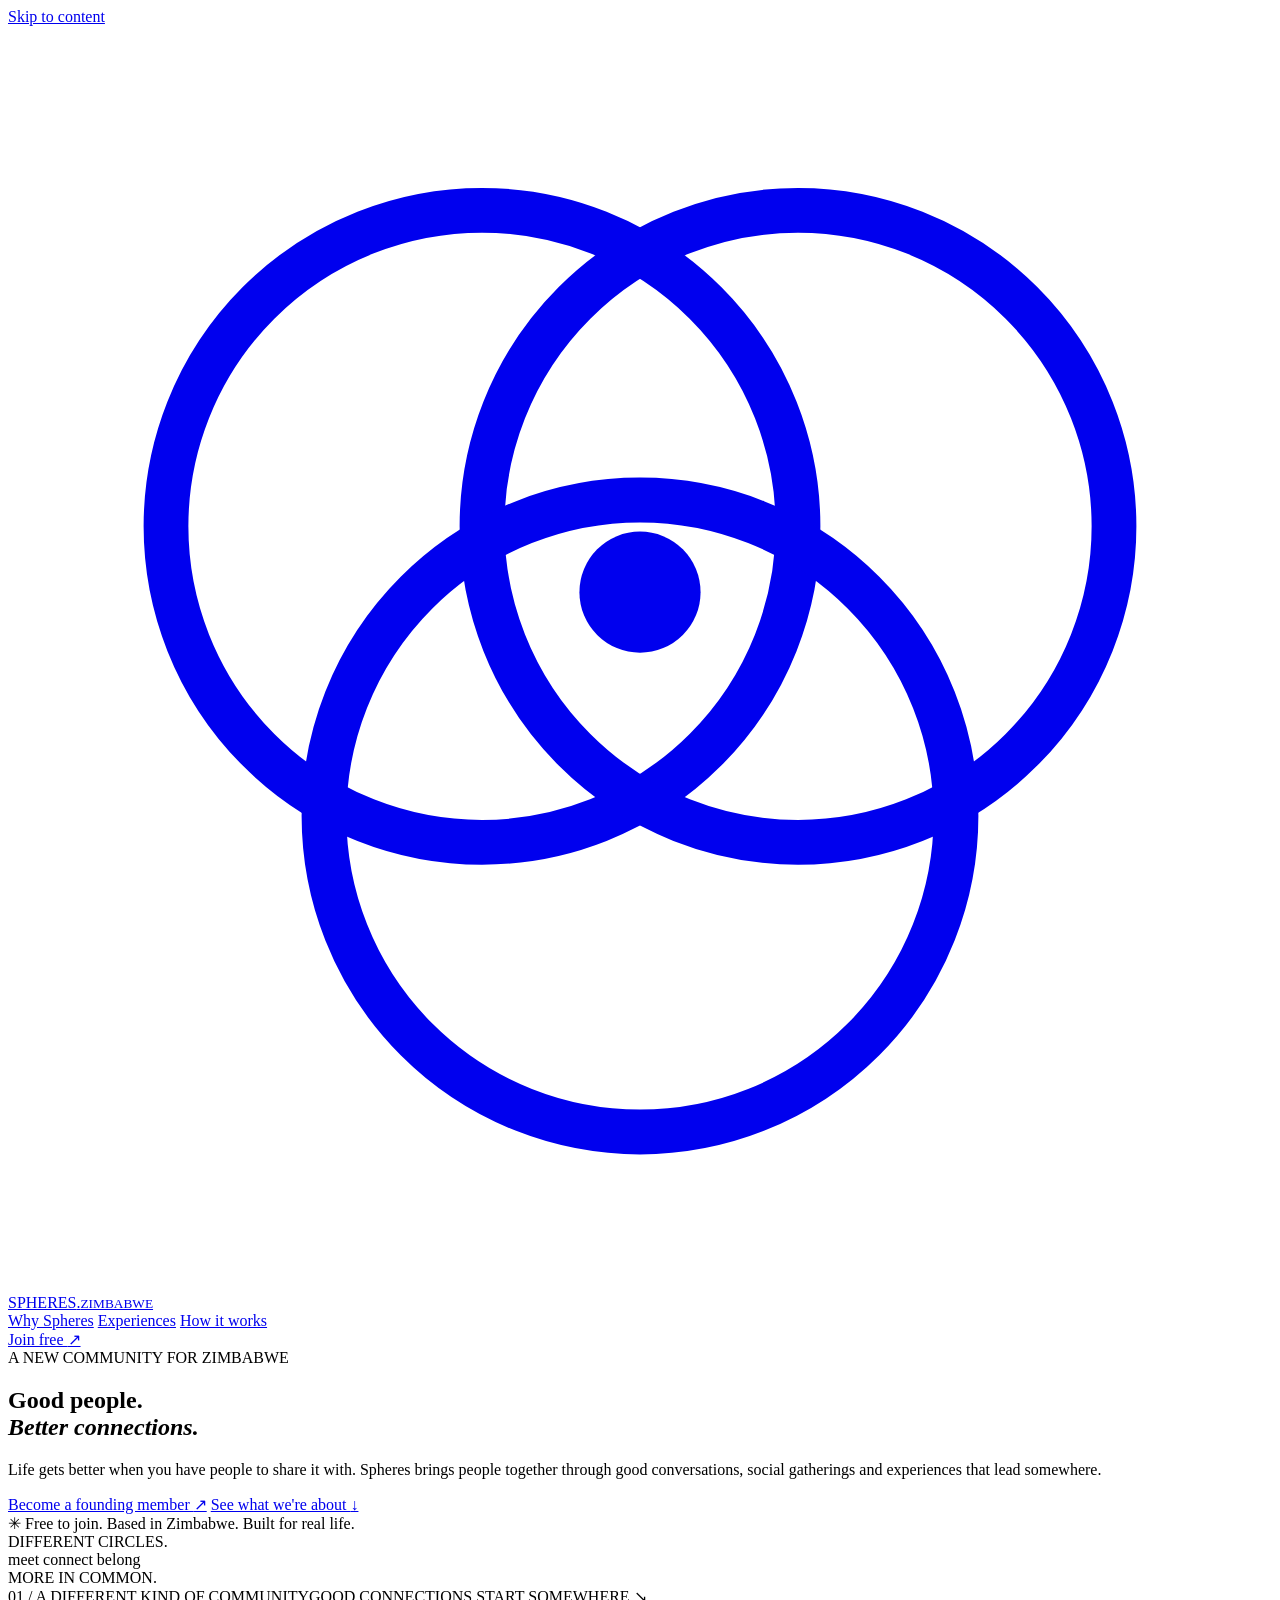
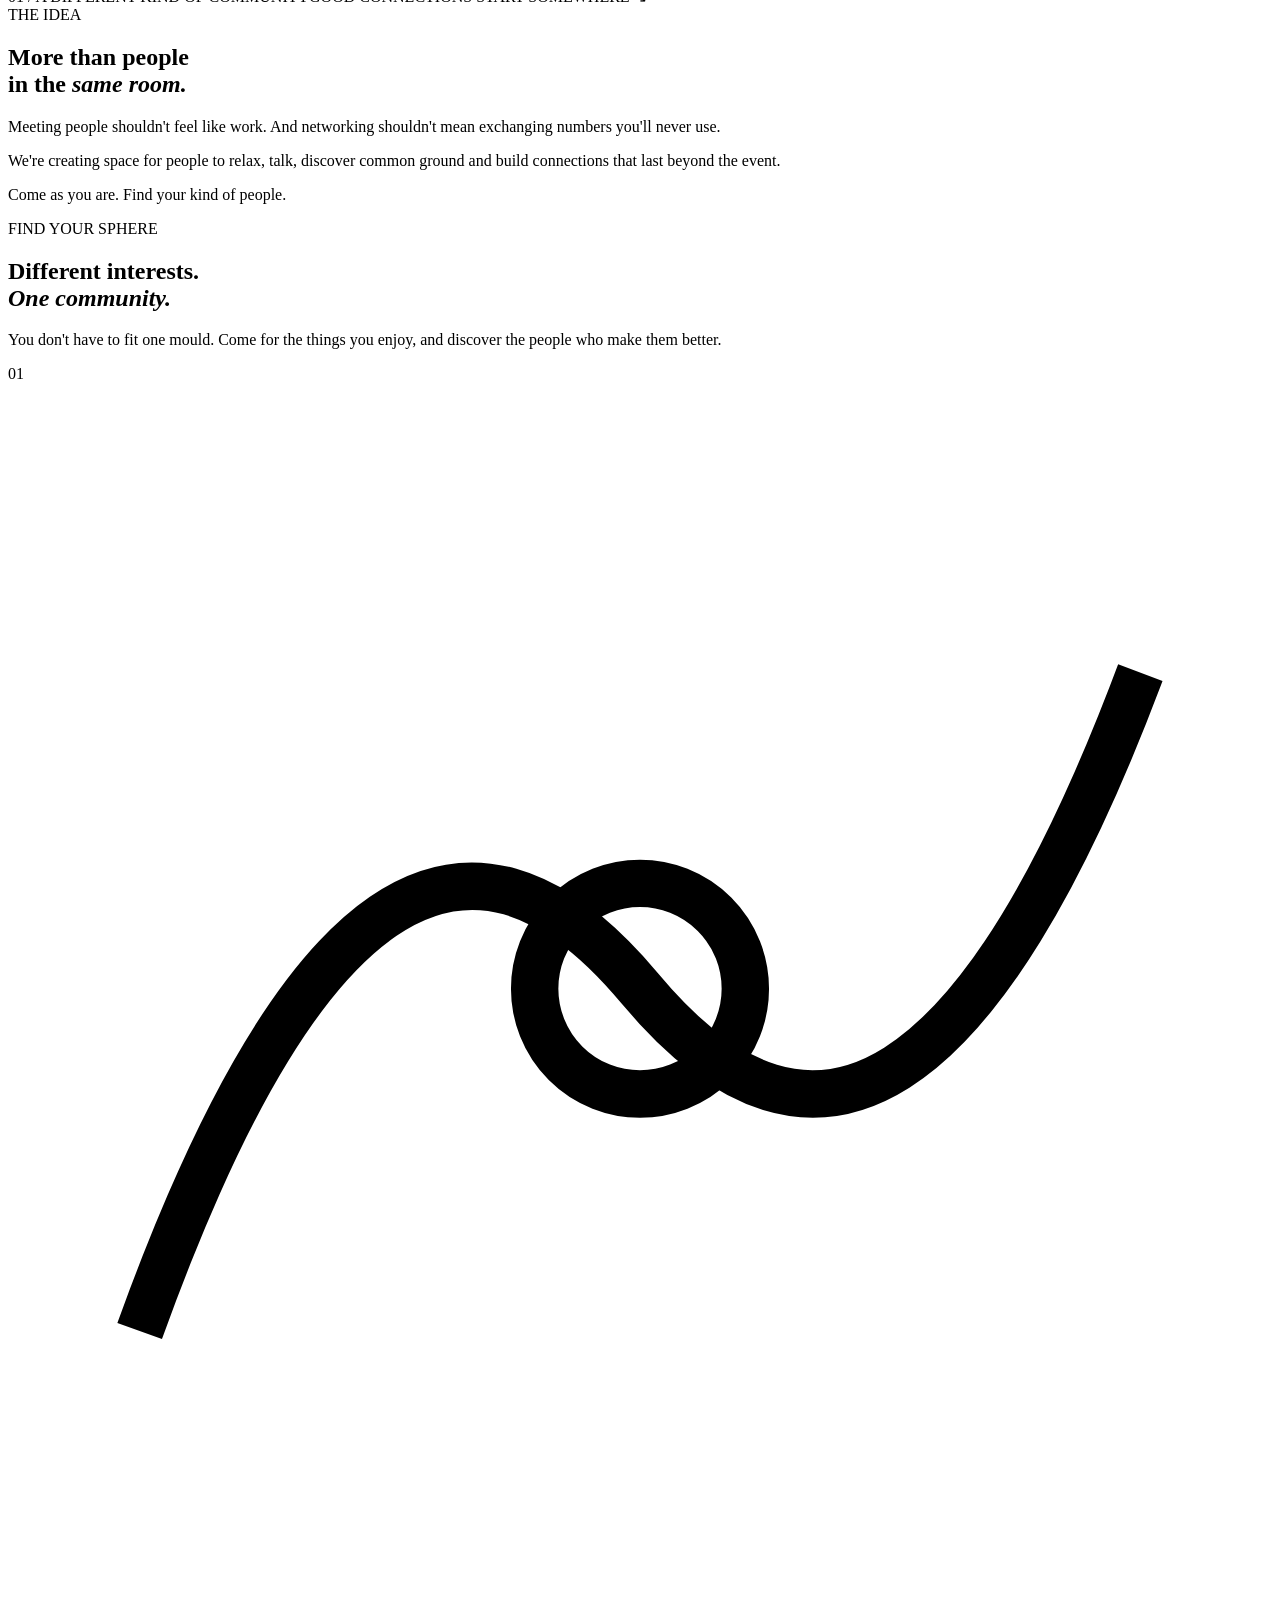
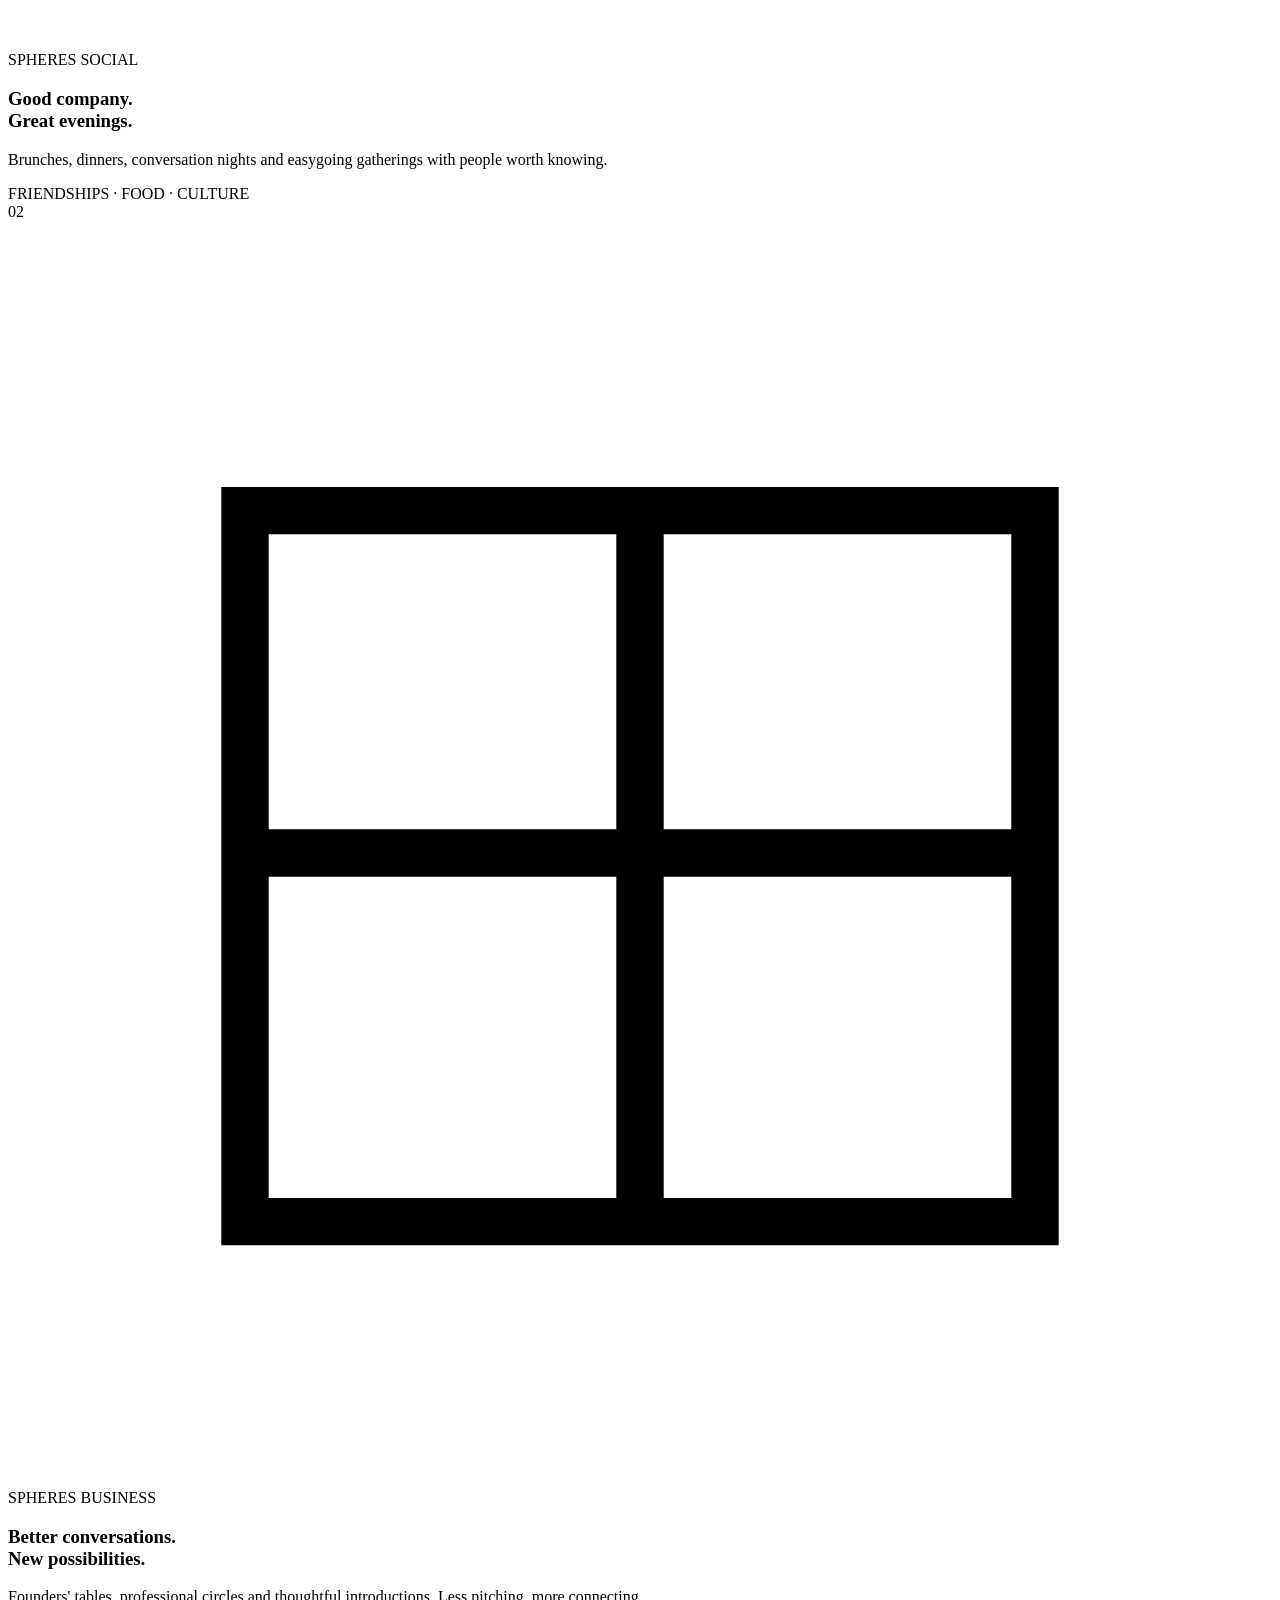
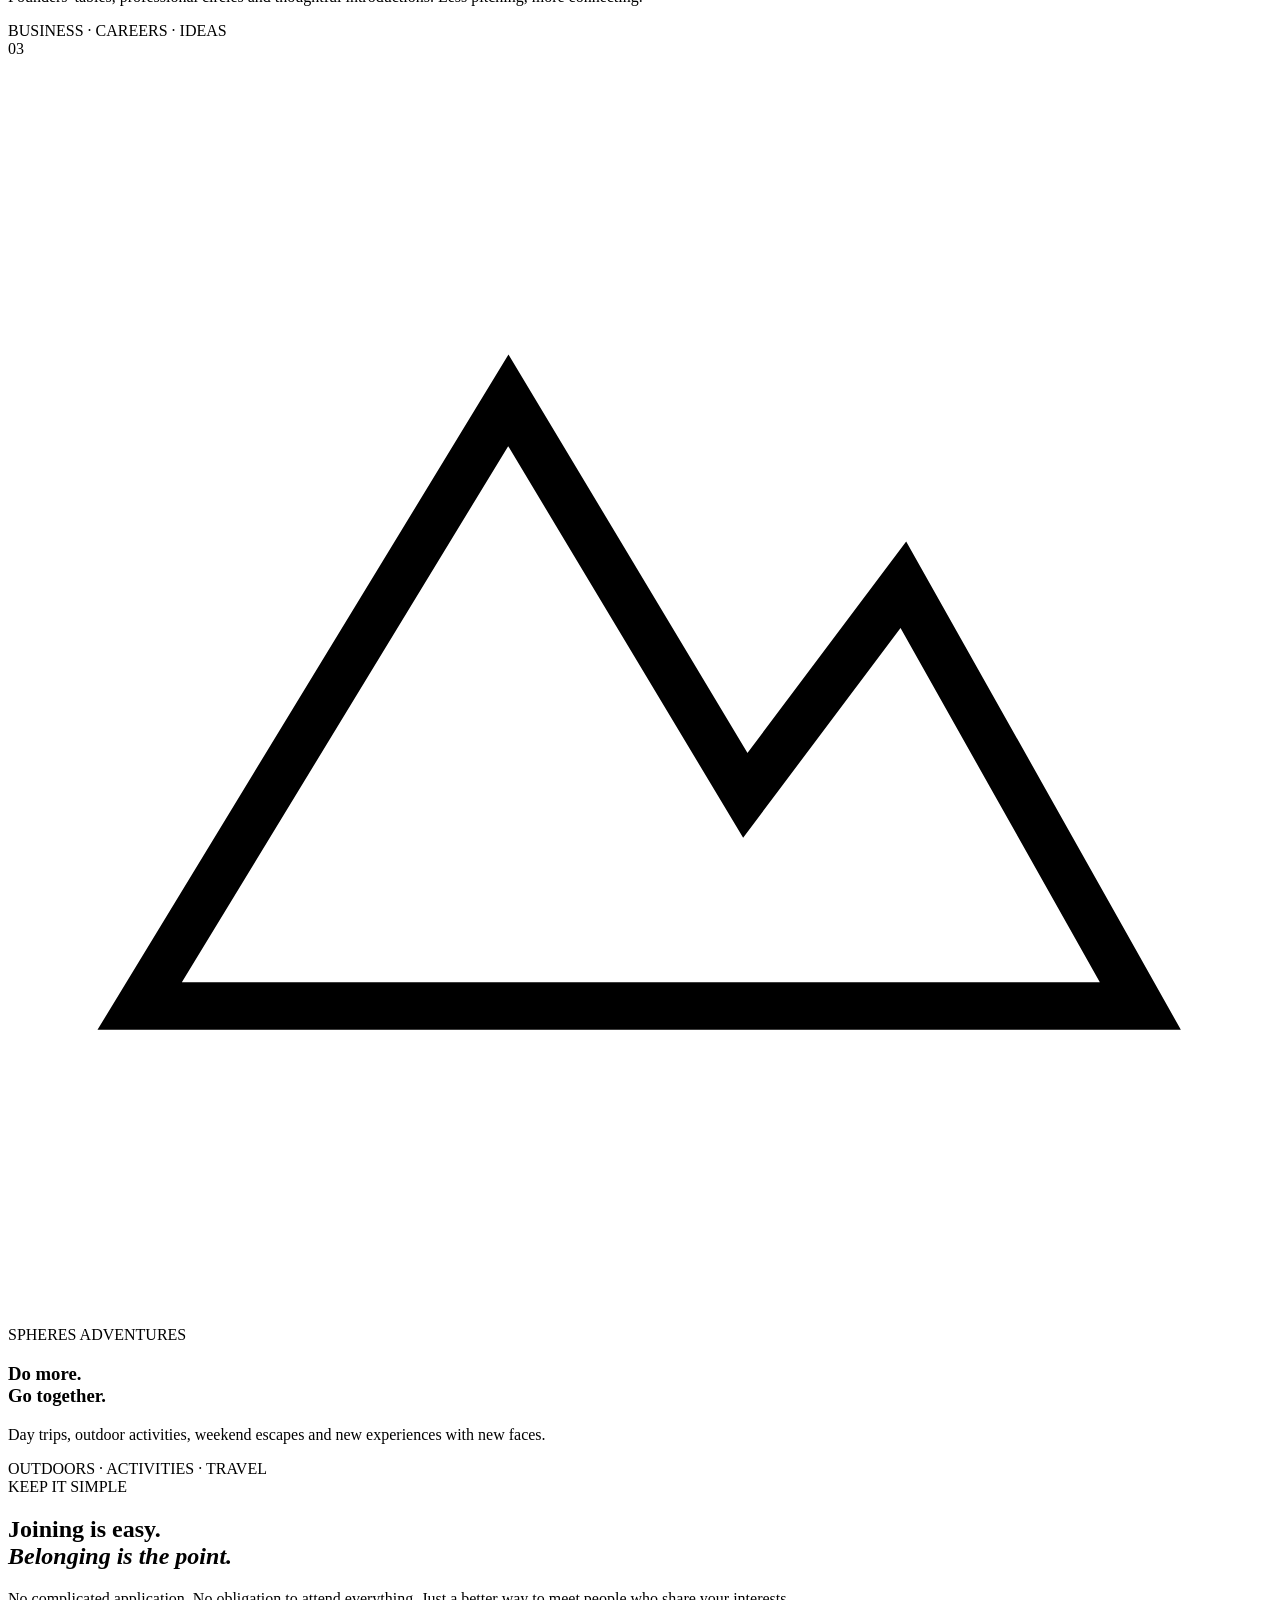
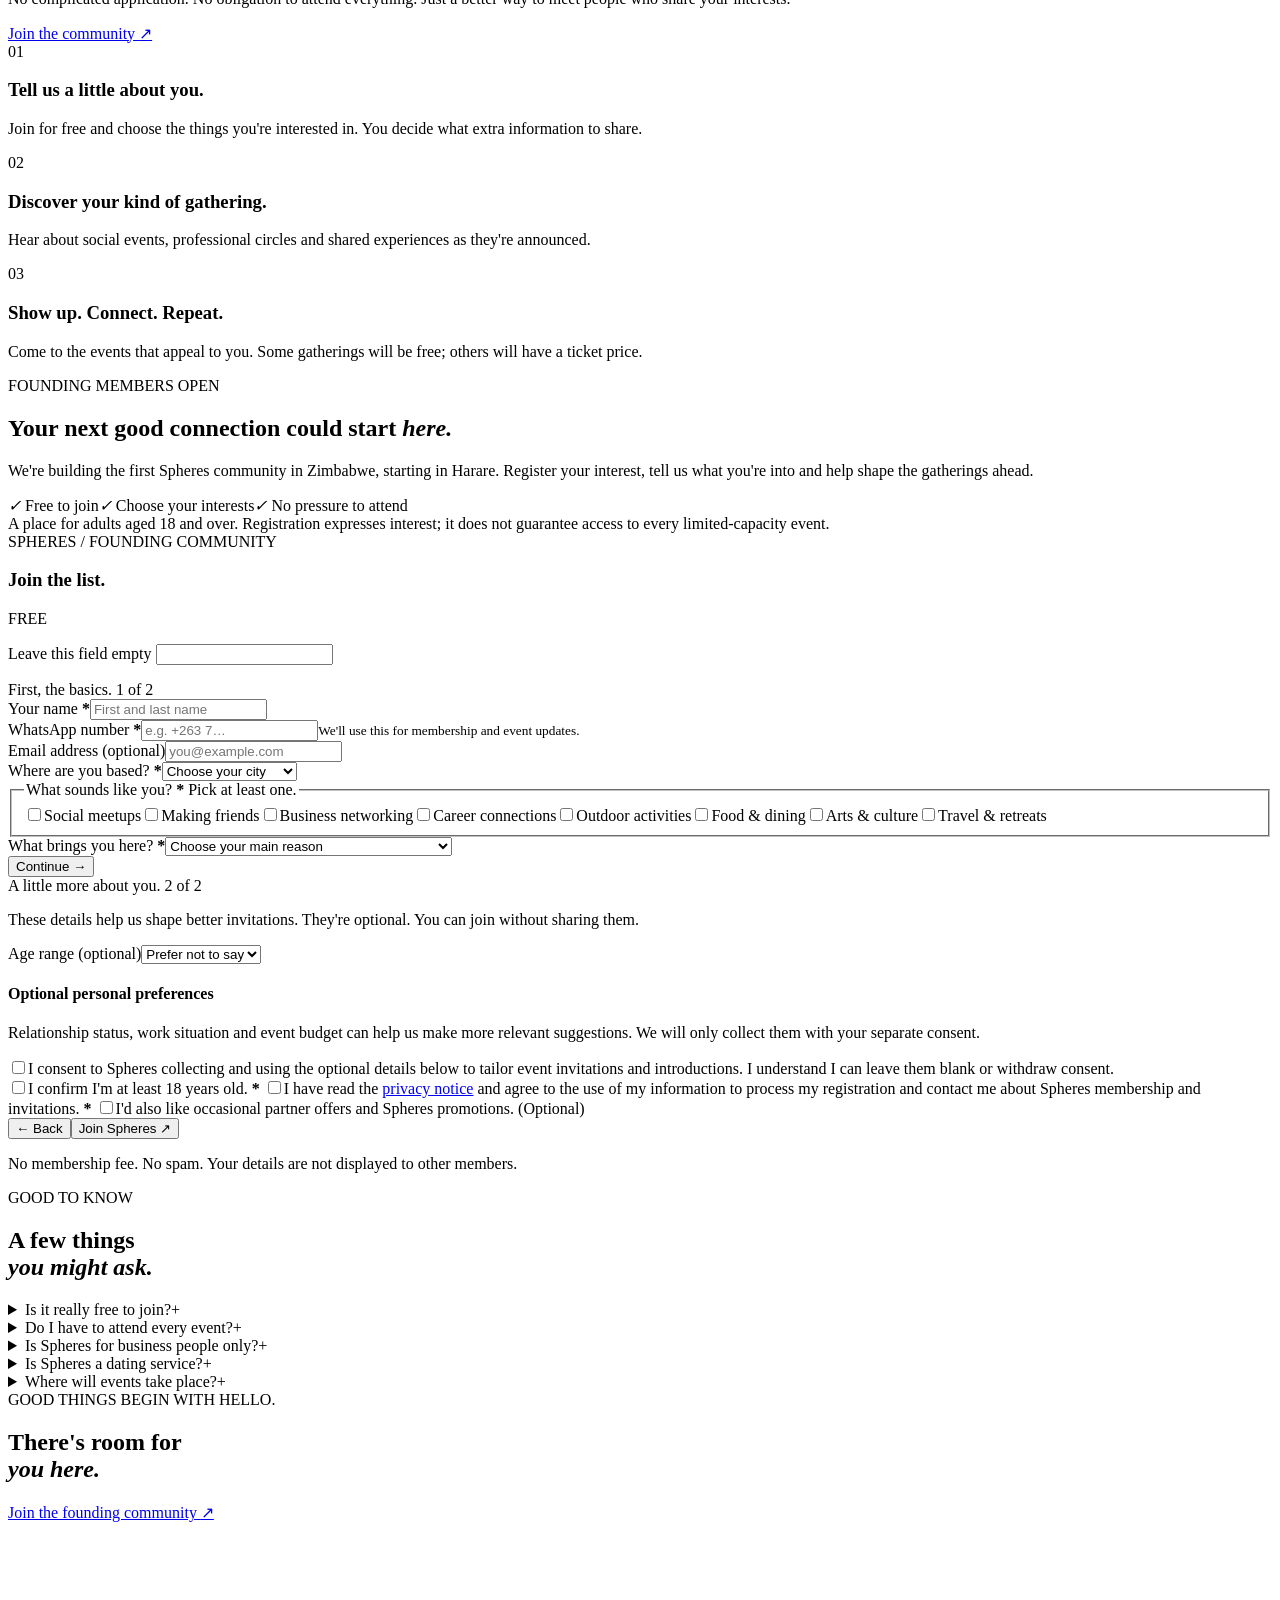
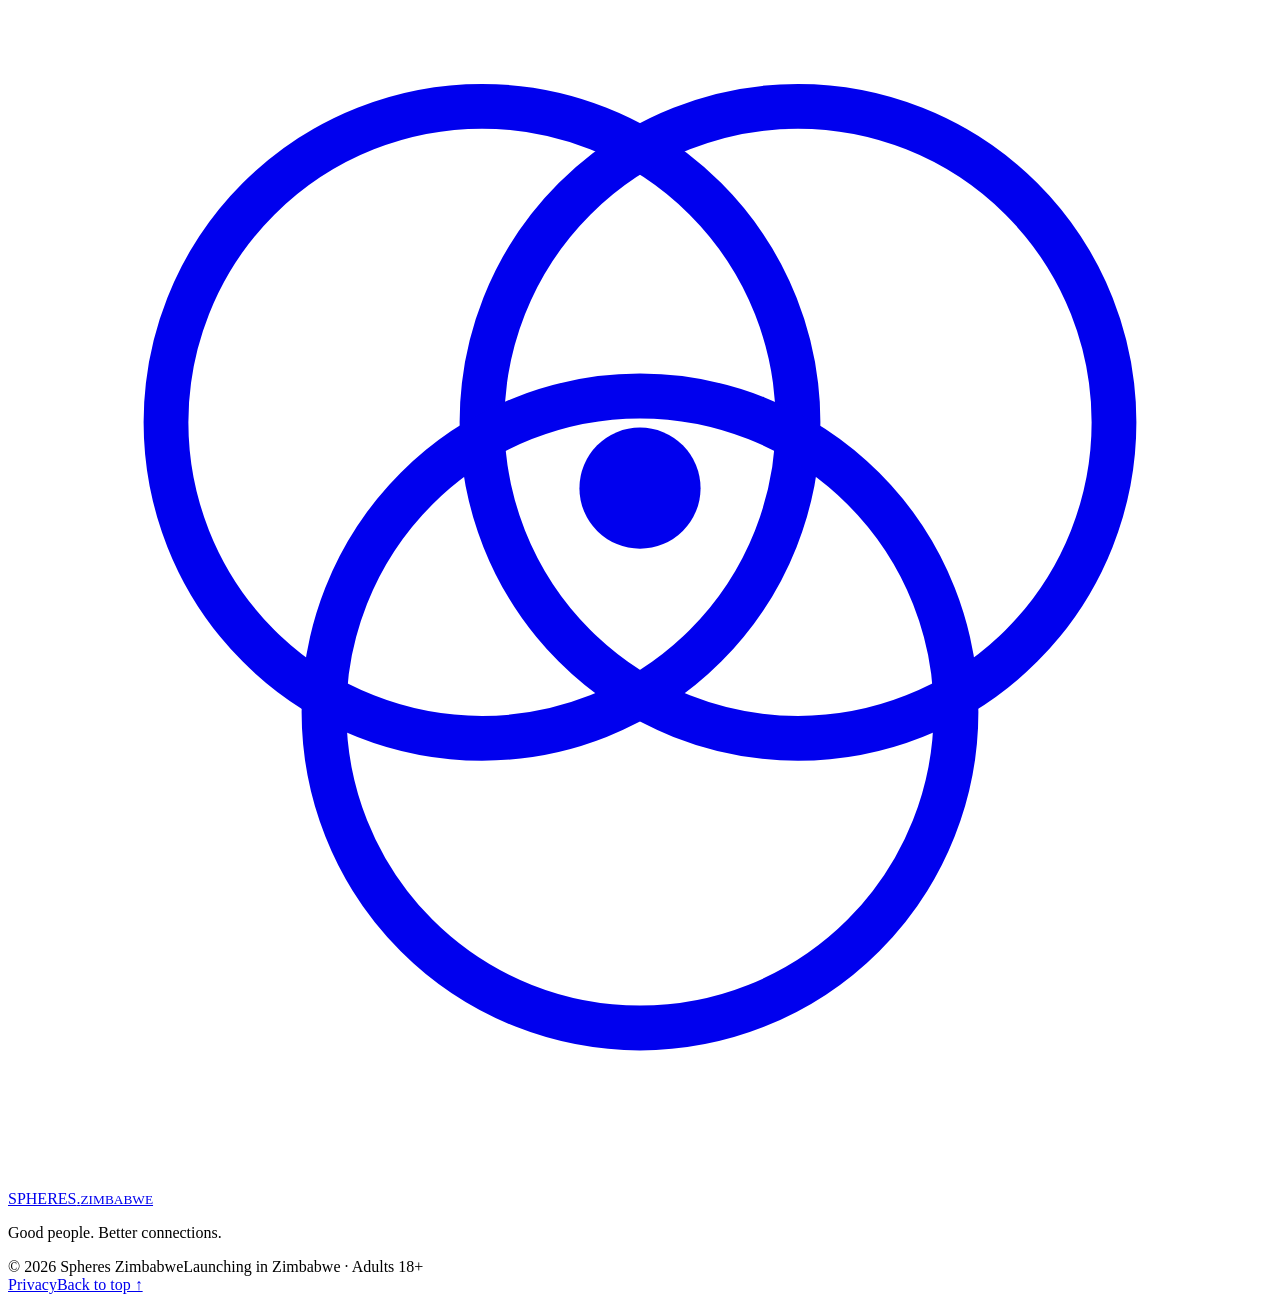
==== index.html @ a51cf6f8 "Add index.html to Spheres MVP" ====
<!doctype html>
<html lang="en-ZW">
<head>
  <meta charset="utf-8">
  <meta name="viewport" content="width=device-width, initial-scale=1">
  <meta name="theme-color" content="#172a29">
  <meta name="description" content="Spheres Zimbabwe is a new community for meeting good people, making friends, growing your network and sharing experiences. Join the founding community for free.">
  <meta property="og:type" content="website">
  <meta property="og:title" content="Spheres Zimbabwe | Good people. Better connections.">
  <meta property="og:description" content="New friends, useful connections and more experiences worth sharing. Join Zimbabwe's new social and professional community for free.">
  <meta property="og:url" content="https://sphereszimbabwe.netlify.app/">
  <meta property="og:image" content="https://sphereszimbabwe.netlify.app/assets/social-preview.png">
  <meta name="twitter:card" content="summary_large_image">
  <link rel="icon" href="/assets/favicon.svg" type="image/svg+xml">
  <link rel="preconnect" href="https://fonts.googleapis.com">
  <link rel="preconnect" href="https://fonts.gstatic.com" crossorigin>
  <link href="https://fonts.googleapis.com/css2?family=DM+Sans:wght@400;500;600;700&family=Manrope:wght@400;500;600;700;800&display=swap" rel="stylesheet">
  <link rel="stylesheet" href="/assets/styles.css">
  <script src="/assets/main.js" defer></script>
  <title>Spheres Zimbabwe | Good people. Better connections.</title>
</head>
<body>
  <a class="skip-link" href="#main">Skip to content</a>
  <header class="site-header" id="top">
    <div class="container header-inner">
      <a class="brand" href="/" aria-label="Spheres Zimbabwe, home">
        <svg class="brand-mark" viewBox="0 0 48 48" fill="none" aria-hidden="true">
          <circle cx="18" cy="19" r="12" stroke="currentColor" stroke-width="1.7" />
          <circle cx="30" cy="19" r="12" stroke="currentColor" stroke-width="1.7" />
          <circle cx="24" cy="30" r="12" stroke="currentColor" stroke-width="1.7" />
          <circle cx="24" cy="21.5" r="2.3" fill="currentColor" />
        </svg>
        <span>SPHERES<span class="brand-dot">.</span><small>ZIMBABWE</small></span>
      </a>
      <nav class="desktop-nav" aria-label="Main navigation">
        <a href="#why">Why Spheres</a>
        <a href="#experiences">Experiences</a>
        <a href="#how">How it works</a>
      </nav>
      <a class="header-cta" href="#join">Join free <span aria-hidden="true">↗</span></a>
    </div>
  </header>

  <main id="main">
    <section class="hero">
      <div class="hero-grain" aria-hidden="true"></div>
      <div class="container hero-grid">
        <div class="hero-content">
          <div class="eyebrow hero-eyebrow"><span class="status-dot"></span> A NEW COMMUNITY FOR ZIMBABWE</div>
          <h1>Good people.<br><em>Better connections.</em></h1>
          <p class="hero-lede">Life gets better when you have people to share it with. Spheres brings people together through good conversations, social gatherings and experiences that lead somewhere.</p>
          <div class="hero-actions">
            <a class="btn btn-primary" href="#join">Become a founding member <span aria-hidden="true">↗</span></a>
            <a class="text-link" href="#experiences">See what we're about <span aria-hidden="true">↓</span></a>
          </div>
          <div class="hero-footnote"><span class="tiny-stars" aria-hidden="true">✳</span> Free to join. Based in Zimbabwe. Built for real life.</div>
        </div>
        <div class="hero-art" role="img" aria-label="Three intersecting rings symbolising connections across social life, professional networks and shared adventures">
          <div class="art-topline">DIFFERENT CIRCLES.</div>
          <div class="orb orb-a"></div><div class="orb orb-b"></div><div class="orb orb-c"></div>
          <div class="orb-center"></div>
          <span class="art-label art-label-one">meet</span>
          <span class="art-label art-label-two">connect</span>
          <span class="art-label art-label-three">belong</span>
          <div class="art-bottomline">MORE IN COMMON.</div>
        </div>
      </div>
      <div class="container hero-bottom"><span>01 / A DIFFERENT KIND OF COMMUNITY</span><span>GOOD CONNECTIONS START SOMEWHERE <span aria-hidden="true">↘</span></span></div>
    </section>

    <section class="section introduction" id="why">
      <div class="container intro-grid">
        <div><div class="eyebrow section-eyebrow">THE IDEA</div><h2>More than people<br>in the <i>same room.</i></h2></div>
        <div class="intro-copy"><p>Meeting people shouldn't feel like work. And networking shouldn't mean exchanging numbers you'll never use.</p><p>We're creating space for people to relax, talk, discover common ground and build connections that last beyond the event.</p><p class="intro-accent">Come as you are. Find your kind of people.</p></div>
      </div>
    </section>

    <section class="section experiences" id="experiences">
      <div class="container">
        <div class="section-head"><div><div class="eyebrow section-eyebrow">FIND YOUR SPHERE</div><h2>Different interests.<br><i>One community.</i></h2></div><p>You don't have to fit one mould. Come for the things you enjoy, and discover the people who make them better.</p></div>
        <div class="experience-grid">
          <article class="experience-card social-card">
            <div class="card-top"><span>01</span><svg viewBox="0 0 48 48" fill="none" aria-hidden="true"><path d="M5 36Q14 11 24 23Q34 35 43 11" stroke="currentColor" stroke-width="1.8"/><circle cx="24" cy="23" r="4" stroke="currentColor" stroke-width="1.8"/></svg></div>
            <div class="card-illustration social-illustration" aria-hidden="true"><span class="disk disk-one"></span><span class="disk disk-two"></span><span class="disk disk-three"></span></div>
            <div class="card-bottom"><span class="card-label">SPHERES SOCIAL</span><h3>Good company.<br>Great evenings.</h3><p>Brunches, dinners, conversation nights and easygoing gatherings with people worth knowing.</p><span class="card-examples">FRIENDSHIPS · FOOD · CULTURE</span></div>
          </article>
          <article class="experience-card business-card">
            <div class="card-top"><span>02</span><svg viewBox="0 0 48 48" fill="none" aria-hidden="true"><path d="M9 11h30v27H9zM9 24h30M24 11v27" stroke="currentColor" stroke-width="1.8"/></svg></div>
            <div class="card-illustration business-illustration" aria-hidden="true"><span class="business-line b1"></span><span class="business-line b2"></span><span class="business-line b3"></span><span class="business-dot p1"></span><span class="business-dot p2"></span><span class="business-dot p3"></span><span class="business-dot p4"></span></div>
            <div class="card-bottom"><span class="card-label">SPHERES BUSINESS</span><h3>Better conversations.<br>New possibilities.</h3><p>Founders' tables, professional circles and thoughtful introductions. Less pitching, more connecting.</p><span class="card-examples">BUSINESS · CAREERS · IDEAS</span></div>
          </article>
          <article class="experience-card adventure-card">
            <div class="card-top"><span>03</span><svg viewBox="0 0 48 48" fill="none" aria-hidden="true"><path d="M5 36 19 13l9 15 6-8 9 16H5z" stroke="currentColor" stroke-width="1.8"/></svg></div>
            <div class="card-illustration adventure-illustration" aria-hidden="true"><span class="sun-shape"></span><span class="hill h1"></span><span class="hill h2"></span></div>
            <div class="card-bottom"><span class="card-label">SPHERES ADVENTURES</span><h3>Do more.<br>Go together.</h3><p>Day trips, outdoor activities, weekend escapes and new experiences with new faces.</p><span class="card-examples">OUTDOORS · ACTIVITIES · TRAVEL</span></div>
          </article>
        </div>
      </div>
    </section>

    <section class="section how-section" id="how">
      <div class="container how-grid">
        <div><div class="eyebrow section-eyebrow">KEEP IT SIMPLE</div><h2>Joining is easy.<br><i>Belonging is the point.</i></h2><p class="how-lede">No complicated application. No obligation to attend everything. Just a better way to meet people who share your interests.</p><a class="btn btn-outline" href="#join">Join the community <span aria-hidden="true">↗</span></a></div>
        <div class="steps">
          <div class="step"><span>01</span><div><h3>Tell us a little about you.</h3><p>Join for free and choose the things you're interested in. You decide what extra information to share.</p></div></div>
          <div class="step"><span>02</span><div><h3>Discover your kind of gathering.</h3><p>Hear about social events, professional circles and shared experiences as they're announced.</p></div></div>
          <div class="step"><span>03</span><div><h3>Show up. Connect. Repeat.</h3><p>Come to the events that appeal to you. Some gatherings will be free; others will have a ticket price.</p></div></div>
        </div>
      </div>
    </section>

    <section class="join-section" id="join">
      <div class="container join-grid">
        <div class="join-copy"><div class="eyebrow eyebrow-light"><span class="status-dot"></span> FOUNDING MEMBERS OPEN</div><h2>Your next good connection could start <i>here.</i></h2><p>We're building the first Spheres community in Zimbabwe, starting in Harare. Register your interest, tell us what you're into and help shape the gatherings ahead.</p><div class="join-benefits"><span><i aria-hidden="true">✓</i> Free to join</span><span><i aria-hidden="true">✓</i> Choose your interests</span><span><i aria-hidden="true">✓</i> No pressure to attend</span></div><div class="join-smallprint">A place for adults aged 18 and over. Registration expresses interest; it does not guarantee access to every limited-capacity event.</div></div>
        <div class="form-card">
          <div class="form-heading"><div><span class="form-caption">SPHERES / FOUNDING COMMUNITY</span><h3>Join the list.</h3></div><span class="form-free">FREE</span></div>
          <div class="form-progress" aria-label="Application progress"><span class="progress-segment current"></span><span class="progress-segment"></span></div>
          <form id="join-form" name="spheres-members" method="POST" action="/thanks/" data-netlify="true" netlify-honeypot="bot-field" accept-charset="UTF-8">
            <input type="hidden" name="form-name" value="spheres-members">
            <p class="honeypot" aria-hidden="true"><label>Leave this field empty <input name="bot-field" tabindex="-1" autocomplete="off"></label></p>
            <input type="hidden" name="interests" id="interests-hidden">
            <input type="hidden" name="utm_source" id="utm-source">
            <input type="hidden" name="utm_campaign" id="utm-campaign">
            <input type="hidden" name="referrer_code" id="referrer-code">
            <input type="hidden" name="profile_version" value="mvp-1">
            <div class="form-panel" data-step="1">
              <div class="panel-title">First, the basics. <span>1 of 2</span></div>
              <div class="field-row"><label for="full_name">Your name <b>*</b></label><input id="full_name" name="full_name" type="text" autocomplete="name" placeholder="First and last name" maxlength="100" required></div>
              <div class="field-row"><label for="whatsapp">WhatsApp number <b>*</b></label><input id="whatsapp" name="whatsapp" type="tel" autocomplete="tel" inputmode="tel" placeholder="e.g. +263 7…" maxlength="25" required><small>We'll use this for membership and event updates.</small></div>
              <div class="field-row"><label for="email">Email address <span>(optional)</span></label><input id="email" name="email" type="email" autocomplete="email" placeholder="you@example.com" maxlength="160"></div>
              <div class="field-row"><label for="city">Where are you based? <b>*</b></label><select id="city" name="city" required><option value="">Choose your city</option><option>Harare</option><option>Bulawayo</option><option>Mutare</option><option>Gweru</option><option>Masvingo</option><option>Chinhoyi</option><option>Other in Zimbabwe</option><option>Outside Zimbabwe</option></select></div>
              <fieldset class="interest-fieldset"><legend>What sounds like you? <b>*</b> <span>Pick at least one.</span></legend><div class="interest-chips" id="interest-chips"><label><input type="checkbox" value="Social meetups"><span>Social meetups</span></label><label><input type="checkbox" value="Making friends"><span>Making friends</span></label><label><input type="checkbox" value="Business networking"><span>Business networking</span></label><label><input type="checkbox" value="Career connections"><span>Career connections</span></label><label><input type="checkbox" value="Outdoor activities"><span>Outdoor activities</span></label><label><input type="checkbox" value="Food and dining"><span>Food & dining</span></label><label><input type="checkbox" value="Culture and creativity"><span>Arts & culture</span></label><label><input type="checkbox" value="Travel and retreats"><span>Travel & retreats</span></label></div><div class="field-error" id="interests-error" role="alert" hidden>Please pick at least one interest.</div></fieldset>
              <div class="field-row"><label for="reason">What brings you here? <b>*</b></label><select id="reason" name="main_reason" required><option value="">Choose your main reason</option><option>Meet new people and make friends</option><option>Expand my business or professional network</option><option>Try new activities and experiences</option><option>Find people with shared interests</option><option>Explore possible romantic connections</option><option>A bit of everything</option></select></div>
              <button class="btn btn-dark form-button next-step" type="button">Continue <span aria-hidden="true">→</span></button>
            </div>
            <div class="form-panel" data-step="2">
              <div class="panel-title">A little more about you. <span>2 of 2</span></div>
              <p class="step-intro">These details help us shape better invitations. They're optional. You can join without sharing them.</p>
              <div class="field-row"><label for="age_band">Age range <span>(optional)</span></label><select id="age_band" name="age_band"><option value="">Prefer not to say</option><option>18–24</option><option>25–34</option><option>35–44</option><option>45–54</option><option>55–64</option><option>65+</option></select></div>
              <div class="sensitive-block"><h4>Optional personal preferences</h4><p>Relationship status, work situation and event budget can help us make more relevant suggestions. We will only collect them with your separate consent.</p><label class="check-row sensitive-consent-row"><input type="checkbox" name="sensitive_consent" value="Yes" id="sensitive-consent"><span>I consent to Spheres collecting and using the optional details below to tailor event invitations and introductions. I understand I can leave them blank or withdraw consent.</span></label>
                <div class="sensitive-fields" id="sensitive-fields" hidden>
                  <div class="field-row"><label for="relationship">Relationship status</label><select id="relationship" name="relationship_status" disabled><option value="">Prefer not to say</option><option>Single</option><option>In a relationship</option><option>Married</option><option>Separated or divorced</option><option>Widowed</option></select></div>
                  <div class="field-row"><label for="employment">Current situation</label><select id="employment" name="work_situation" disabled><option value="">Prefer not to say</option><option>Employed</option><option>Self-employed / business owner</option><option>Student</option><option>Between jobs</option><option>Retired</option><option>Other</option></select></div>
                  <div class="field-row"><label for="budget">Comfortable event budget</label><select id="budget" name="event_budget" disabled><option value="">Prefer not to say</option><option>Free activities preferred</option><option>Under US$15</option><option>US$15–30</option><option>US$30–60</option><option>US$60+</option><option>Depends on the experience</option></select></div>
                </div>
              </div>
              <label class="check-row required-check"><input type="checkbox" name="adult_confirmation" value="Yes" required><span>I confirm I'm at least 18 years old. <b>*</b></span></label>
              <label class="check-row required-check"><input type="checkbox" name="privacy_agreement" value="Yes" required><span>I have read the <a href="/privacy/" target="_blank" rel="noopener">privacy notice</a> and agree to the use of my information to process my registration and contact me about Spheres membership and invitations. <b>*</b></span></label>
              <label class="check-row"><input type="checkbox" name="partner_offers_opt_in" value="Yes"><span>I'd also like occasional partner offers and Spheres promotions. <span class="muted">(Optional)</span></span></label>
              <div class="form-nav"><button class="back-step" type="button" aria-label="Back to first step">← Back</button><button class="btn btn-dark submit-button" type="submit">Join Spheres <span aria-hidden="true">↗</span></button></div>
            </div>
          </form>
          <p class="form-footer">No membership fee. No spam. Your details are not displayed to other members.</p>
        </div>
      </div>
    </section>

    <section class="section questions" id="questions">
      <div class="container faq-grid"><div><div class="eyebrow section-eyebrow">GOOD TO KNOW</div><h2>A few things<br><i>you might ask.</i></h2></div><div class="faq-items">
        <details><summary>Is it really free to join?<span aria-hidden="true">+</span></summary><p>Yes. Registering as a community member is free. Some future gatherings may have an event ticket price, and optional premium experiences may be introduced later.</p></details>
        <details><summary>Do I have to attend every event?<span aria-hidden="true">+</span></summary><p>Not at all. Choose what suits your interests, schedule and budget. There is no attendance obligation.</p></details>
        <details><summary>Is Spheres for business people only?<span aria-hidden="true">+</span></summary><p>No. Spheres is for adults who want to widen their social circles, connect professionally or try new experiences. You don't need a job title, business or specific income to belong.</p></details>
        <details><summary>Is Spheres a dating service?<span aria-hidden="true">+</span></summary><p>No. We are a broader connections community. Members can tell us if they're open to romantic connections, but we don't promise matches or disclose personal preferences without permission.</p></details>
        <details><summary>Where will events take place?<span aria-hidden="true">+</span></summary><p>We're starting in Harare and will consider other cities as the community grows. There are no events on sale yet. Founding members will hear about the first gatherings when details are confirmed.</p></details>
      </div></div>
    </section>

    <section class="closing"><div class="container closing-inner"><div><span class="eyebrow">GOOD THINGS BEGIN WITH HELLO.</span><h2>There's room for<br><i>you here.</i></h2></div><a class="btn btn-primary" href="#join">Join the founding community <span aria-hidden="true">↗</span></a></div></section>
  </main>
  <footer class="footer"><div class="container footer-top"><a class="brand brand-footer" href="/" aria-label="Spheres Zimbabwe home"><svg class="brand-mark" viewBox="0 0 48 48" fill="none" aria-hidden="true"><circle cx="18" cy="19" r="12" stroke="currentColor" stroke-width="1.7"/><circle cx="30" cy="19" r="12" stroke="currentColor" stroke-width="1.7"/><circle cx="24" cy="30" r="12" stroke="currentColor" stroke-width="1.7"/><circle cx="24" cy="21.5" r="2.3" fill="currentColor"/></svg><span>SPHERES<span class="brand-dot">.</span><small>ZIMBABWE</small></span></a><p>Good people. Better connections.</p></div><div class="container footer-bottom"><span>© <span id="year">2026</span> Spheres Zimbabwe</span><span>Launching in Zimbabwe · Adults 18+</span><nav aria-label="Footer"><a href="/privacy/">Privacy</a><a href="#top">Back to top ↑</a></nav></div></footer>
</body>
</html>
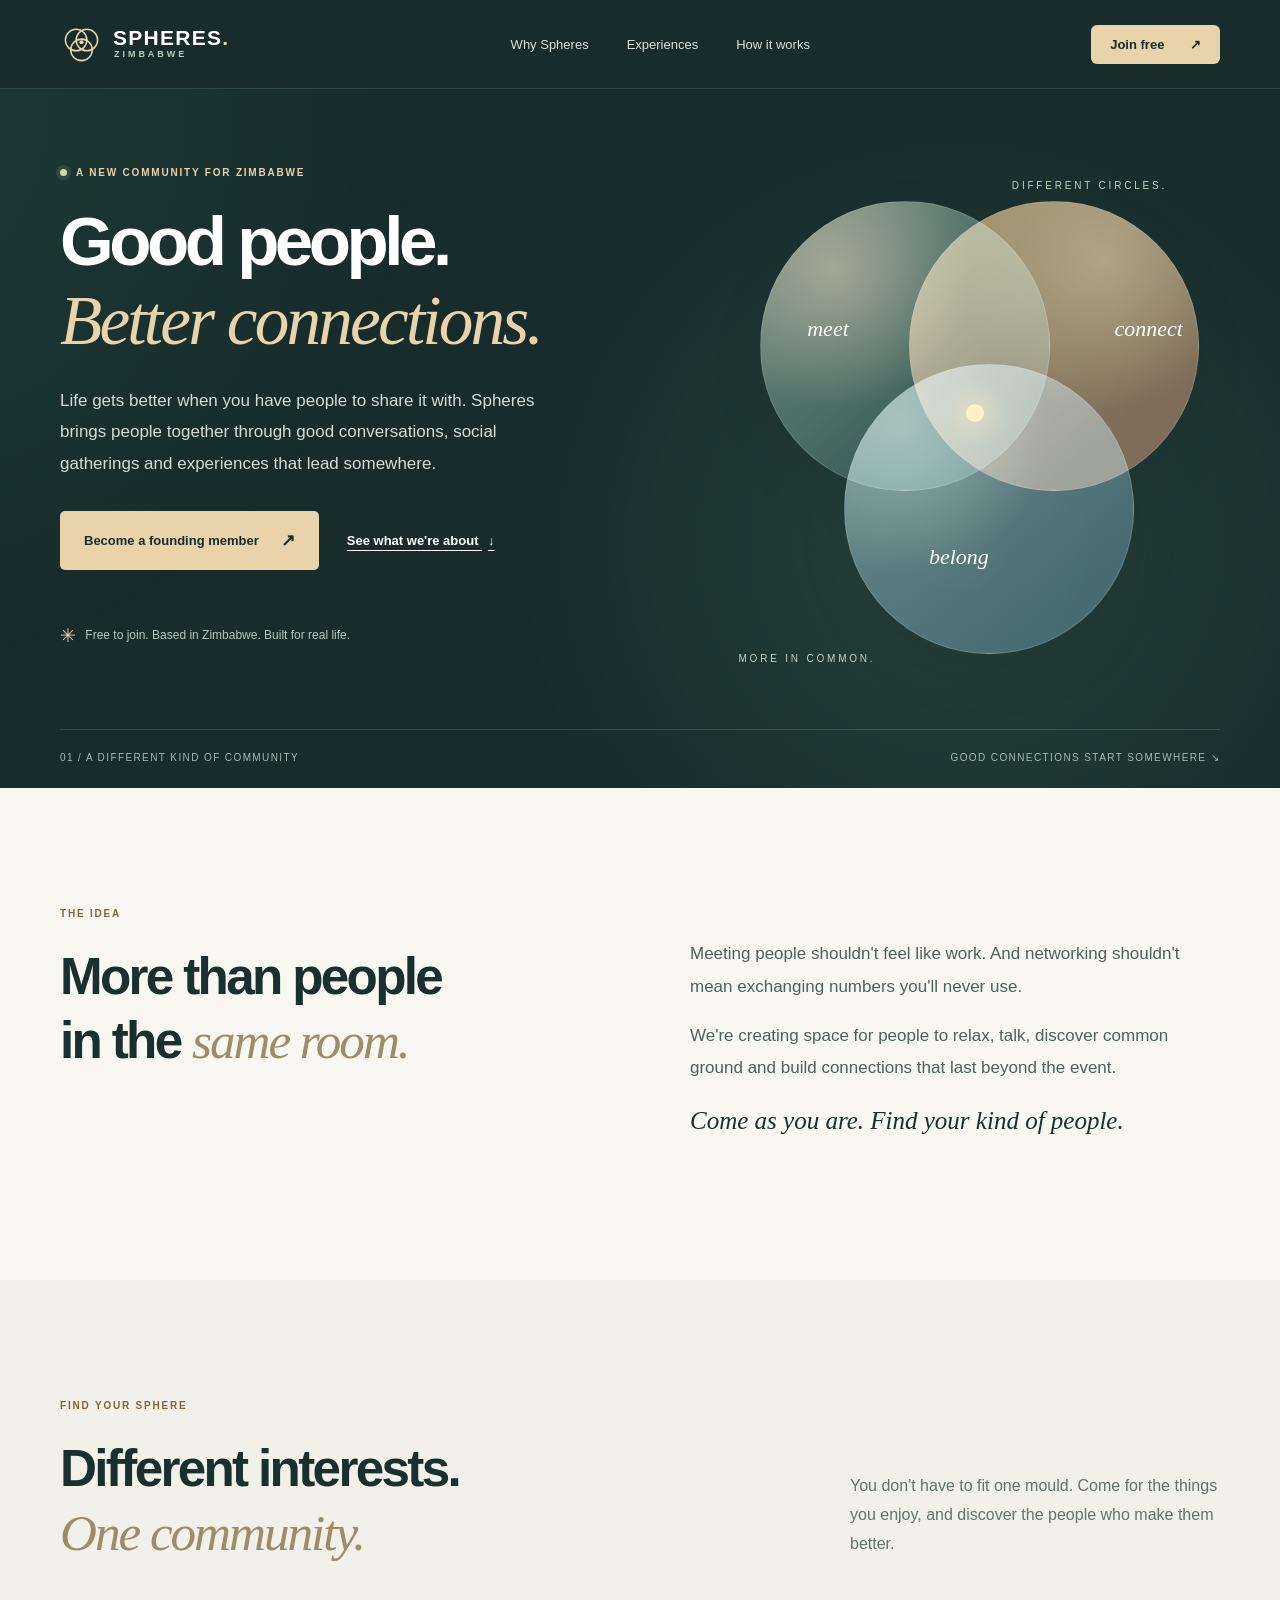
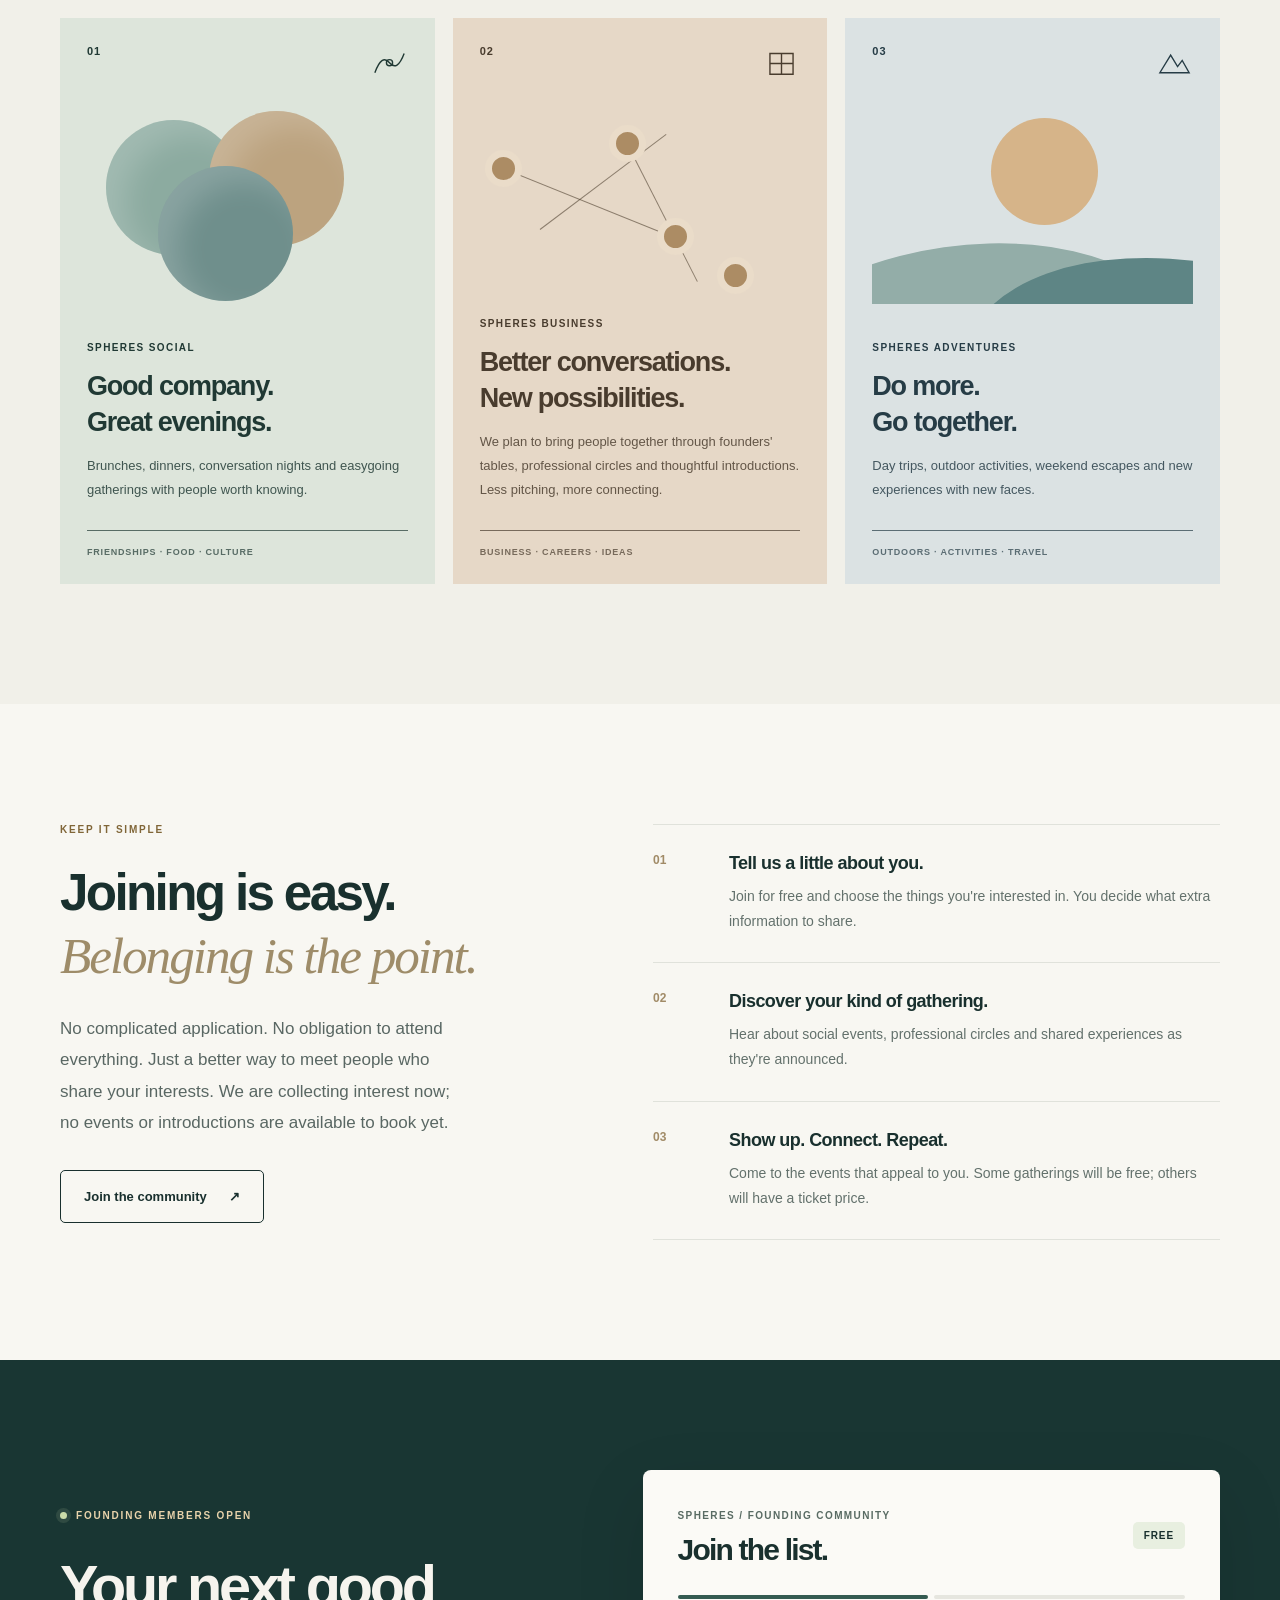
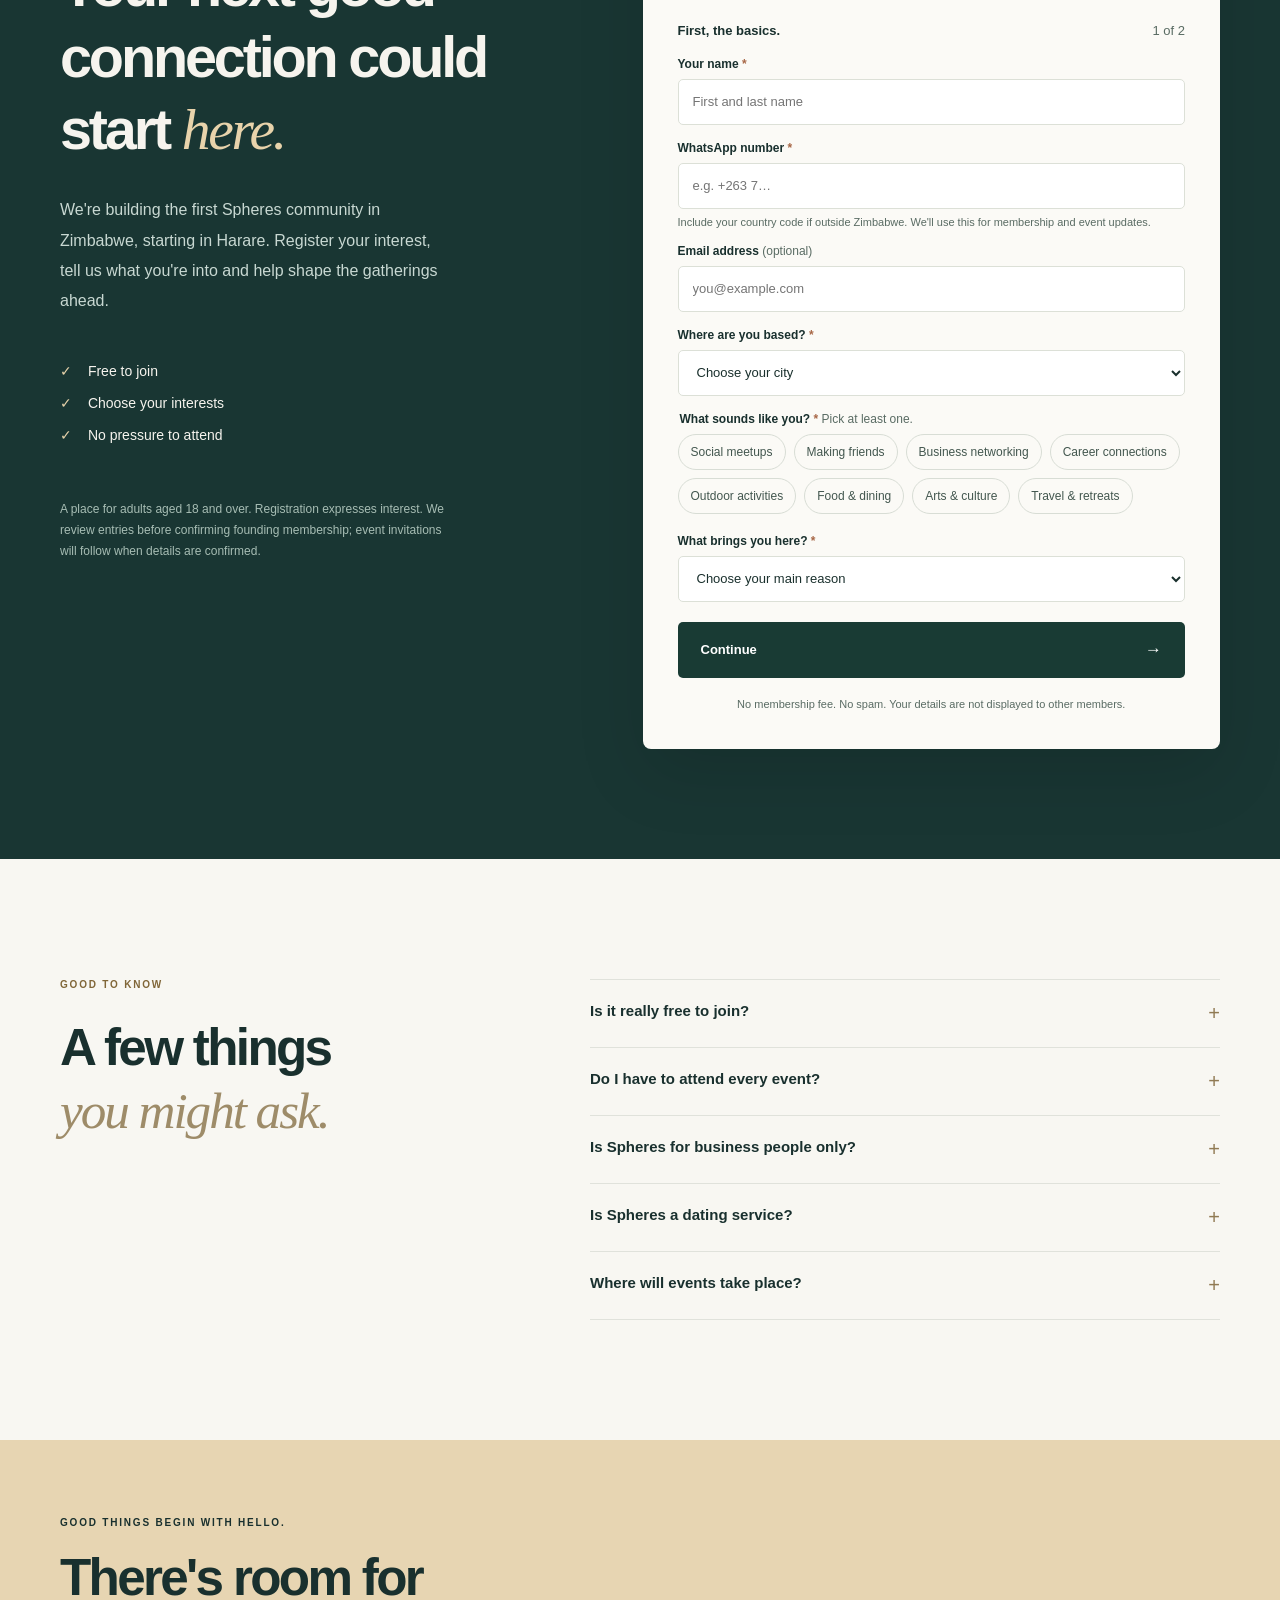
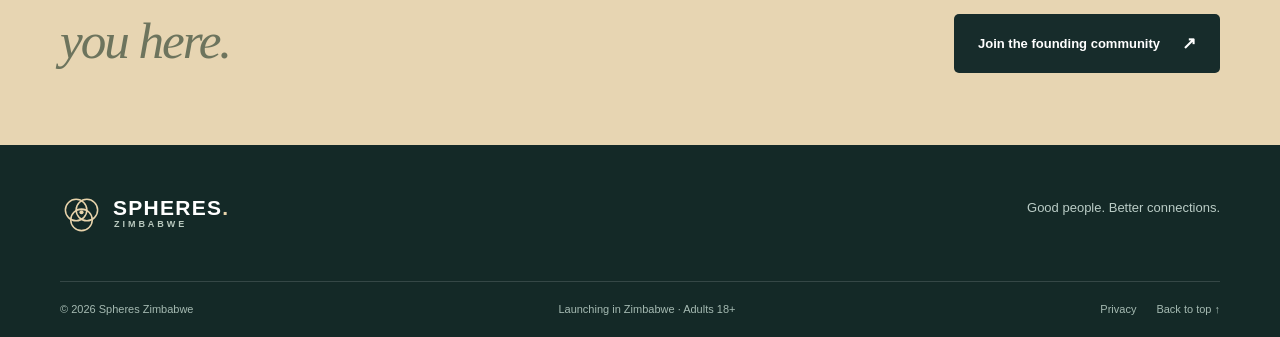
==== commit 43c7c051: "Verify MVP forms, strengthen consent and publish only site files" ====
--- a/index.html
+++ b/index.html
@@ -87,7 +87,7 @@
           <article class="experience-card business-card">
             <div class="card-top"><span>02</span><svg viewBox="0 0 48 48" fill="none" aria-hidden="true"><path d="M9 11h30v27H9zM9 24h30M24 11v27" stroke="currentColor" stroke-width="1.8"/></svg></div>
             <div class="card-illustration business-illustration" aria-hidden="true"><span class="business-line b1"></span><span class="business-line b2"></span><span class="business-line b3"></span><span class="business-dot p1"></span><span class="business-dot p2"></span><span class="business-dot p3"></span><span class="business-dot p4"></span></div>
-            <div class="card-bottom"><span class="card-label">SPHERES BUSINESS</span><h3>Better conversations.<br>New possibilities.</h3><p>Founders' tables, professional circles and thoughtful introductions. Less pitching, more connecting.</p><span class="card-examples">BUSINESS · CAREERS · IDEAS</span></div>
+            <div class="card-bottom"><span class="card-label">SPHERES BUSINESS</span><h3>Better conversations.<br>New possibilities.</h3><p>We plan to bring people together through founders' tables, professional circles and thoughtful introductions. Less pitching, more connecting.</p><span class="card-examples">BUSINESS · CAREERS · IDEAS</span></div>
           </article>
           <article class="experience-card adventure-card">
             <div class="card-top"><span>03</span><svg viewBox="0 0 48 48" fill="none" aria-hidden="true"><path d="M5 36 19 13l9 15 6-8 9 16H5z" stroke="currentColor" stroke-width="1.8"/></svg></div>
@@ -100,7 +100,7 @@
 
     <section class="section how-section" id="how">
       <div class="container how-grid">
-        <div><div class="eyebrow section-eyebrow">KEEP IT SIMPLE</div><h2>Joining is easy.<br><i>Belonging is the point.</i></h2><p class="how-lede">No complicated application. No obligation to attend everything. Just a better way to meet people who share your interests.</p><a class="btn btn-outline" href="#join">Join the community <span aria-hidden="true">↗</span></a></div>
+        <div><div class="eyebrow section-eyebrow">KEEP IT SIMPLE</div><h2>Joining is easy.<br><i>Belonging is the point.</i></h2><p class="how-lede">No complicated application. No obligation to attend everything. Just a better way to meet people who share your interests. We are collecting interest now; no events or introductions are available to book yet.</p><a class="btn btn-outline" href="#join">Join the community <span aria-hidden="true">↗</span></a></div>
         <div class="steps">
           <div class="step"><span>01</span><div><h3>Tell us a little about you.</h3><p>Join for free and choose the things you're interested in. You decide what extra information to share.</p></div></div>
           <div class="step"><span>02</span><div><h3>Discover your kind of gathering.</h3><p>Hear about social events, professional circles and shared experiences as they're announced.</p></div></div>
@@ -111,7 +111,7 @@
 
     <section class="join-section" id="join">
       <div class="container join-grid">
-        <div class="join-copy"><div class="eyebrow eyebrow-light"><span class="status-dot"></span> FOUNDING MEMBERS OPEN</div><h2>Your next good connection could start <i>here.</i></h2><p>We're building the first Spheres community in Zimbabwe, starting in Harare. Register your interest, tell us what you're into and help shape the gatherings ahead.</p><div class="join-benefits"><span><i aria-hidden="true">✓</i> Free to join</span><span><i aria-hidden="true">✓</i> Choose your interests</span><span><i aria-hidden="true">✓</i> No pressure to attend</span></div><div class="join-smallprint">A place for adults aged 18 and over. Registration expresses interest; it does not guarantee access to every limited-capacity event.</div></div>
+        <div class="join-copy"><div class="eyebrow eyebrow-light"><span class="status-dot"></span> FOUNDING MEMBERS OPEN</div><h2>Your next good connection could start <i>here.</i></h2><p>We're building the first Spheres community in Zimbabwe, starting in Harare. Register your interest, tell us what you're into and help shape the gatherings ahead.</p><div class="join-benefits"><span><i aria-hidden="true">✓</i> Free to join</span><span><i aria-hidden="true">✓</i> Choose your interests</span><span><i aria-hidden="true">✓</i> No pressure to attend</span></div><div class="join-smallprint">A place for adults aged 18 and over. Registration expresses interest. We review entries before confirming founding membership; event invitations will follow when details are confirmed.</div></div>
         <div class="form-card">
           <div class="form-heading"><div><span class="form-caption">SPHERES / FOUNDING COMMUNITY</span><h3>Join the list.</h3></div><span class="form-free">FREE</span></div>
           <div class="form-progress" aria-label="Application progress"><span class="progress-segment current"></span><span class="progress-segment"></span></div>
@@ -122,23 +122,24 @@
             <input type="hidden" name="utm_source" id="utm-source">
             <input type="hidden" name="utm_campaign" id="utm-campaign">
             <input type="hidden" name="referrer_code" id="referrer-code">
-            <input type="hidden" name="profile_version" value="mvp-1">
+            <input type="hidden" name="profile_version" value="mvp-2">
             <div class="form-panel" data-step="1">
               <div class="panel-title">First, the basics. <span>1 of 2</span></div>
-              <div class="field-row"><label for="full_name">Your name <b>*</b></label><input id="full_name" name="full_name" type="text" autocomplete="name" placeholder="First and last name" maxlength="100" required></div>
-              <div class="field-row"><label for="whatsapp">WhatsApp number <b>*</b></label><input id="whatsapp" name="whatsapp" type="tel" autocomplete="tel" inputmode="tel" placeholder="e.g. +263 7…" maxlength="25" required><small>We'll use this for membership and event updates.</small></div>
+              <div class="field-row"><label for="full_name">Your name <b>*</b></label><input id="full_name" name="full_name" type="text" autocomplete="name" placeholder="First and last name" maxlength="100" pattern=".*\S.*" required></div>
+              <div class="field-row"><label for="whatsapp">WhatsApp number <b>*</b></label><input id="whatsapp" name="whatsapp" type="tel" autocomplete="tel" inputmode="tel" placeholder="e.g. +263 7…" maxlength="25" minlength="8" required aria-describedby="whatsapp-help"><small id="whatsapp-help">Include your country code if outside Zimbabwe. We'll use this for membership and event updates.</small></div>
               <div class="field-row"><label for="email">Email address <span>(optional)</span></label><input id="email" name="email" type="email" autocomplete="email" placeholder="you@example.com" maxlength="160"></div>
               <div class="field-row"><label for="city">Where are you based? <b>*</b></label><select id="city" name="city" required><option value="">Choose your city</option><option>Harare</option><option>Bulawayo</option><option>Mutare</option><option>Gweru</option><option>Masvingo</option><option>Chinhoyi</option><option>Other in Zimbabwe</option><option>Outside Zimbabwe</option></select></div>
-              <fieldset class="interest-fieldset"><legend>What sounds like you? <b>*</b> <span>Pick at least one.</span></legend><div class="interest-chips" id="interest-chips"><label><input type="checkbox" value="Social meetups"><span>Social meetups</span></label><label><input type="checkbox" value="Making friends"><span>Making friends</span></label><label><input type="checkbox" value="Business networking"><span>Business networking</span></label><label><input type="checkbox" value="Career connections"><span>Career connections</span></label><label><input type="checkbox" value="Outdoor activities"><span>Outdoor activities</span></label><label><input type="checkbox" value="Food and dining"><span>Food & dining</span></label><label><input type="checkbox" value="Culture and creativity"><span>Arts & culture</span></label><label><input type="checkbox" value="Travel and retreats"><span>Travel & retreats</span></label></div><div class="field-error" id="interests-error" role="alert" hidden>Please pick at least one interest.</div></fieldset>
-              <div class="field-row"><label for="reason">What brings you here? <b>*</b></label><select id="reason" name="main_reason" required><option value="">Choose your main reason</option><option>Meet new people and make friends</option><option>Expand my business or professional network</option><option>Try new activities and experiences</option><option>Find people with shared interests</option><option>Explore possible romantic connections</option><option>A bit of everything</option></select></div>
+              <fieldset class="interest-fieldset"><legend>What sounds like you? <b>*</b> <span>Pick at least one.</span></legend><div class="interest-chips" id="interest-chips"><label><input type="checkbox" name="interest_choices[]" aria-describedby="interests-error" value="Social meetups"><span>Social meetups</span></label><label><input type="checkbox" name="interest_choices[]" aria-describedby="interests-error" value="Making friends"><span>Making friends</span></label><label><input type="checkbox" name="interest_choices[]" aria-describedby="interests-error" value="Business networking"><span>Business networking</span></label><label><input type="checkbox" name="interest_choices[]" aria-describedby="interests-error" value="Career connections"><span>Career connections</span></label><label><input type="checkbox" name="interest_choices[]" aria-describedby="interests-error" value="Outdoor activities"><span>Outdoor activities</span></label><label><input type="checkbox" name="interest_choices[]" aria-describedby="interests-error" value="Food and dining"><span>Food & dining</span></label><label><input type="checkbox" name="interest_choices[]" aria-describedby="interests-error" value="Culture and creativity"><span>Arts & culture</span></label><label><input type="checkbox" name="interest_choices[]" aria-describedby="interests-error" value="Travel and retreats"><span>Travel & retreats</span></label></div><div class="field-error" id="interests-error" role="alert" hidden>Please pick at least one interest.</div></fieldset>
+              <div class="field-row"><label for="reason">What brings you here? <b>*</b></label><select id="reason" name="main_reason" required><option value="">Choose your main reason</option><option>Meet new people and make friends</option><option>Expand my business or professional network</option><option>Try new activities and experiences</option><option>Find people with shared interests</option><option>A bit of everything</option></select></div>
               <button class="btn btn-dark form-button next-step" type="button">Continue <span aria-hidden="true">→</span></button>
             </div>
             <div class="form-panel" data-step="2">
               <div class="panel-title">A little more about you. <span>2 of 2</span></div>
               <p class="step-intro">These details help us shape better invitations. They're optional. You can join without sharing them.</p>
-              <div class="field-row"><label for="age_band">Age range <span>(optional)</span></label><select id="age_band" name="age_band"><option value="">Prefer not to say</option><option>18–24</option><option>25–34</option><option>35–44</option><option>45–54</option><option>55–64</option><option>65+</option></select></div>
-              <div class="sensitive-block"><h4>Optional personal preferences</h4><p>Relationship status, work situation and event budget can help us make more relevant suggestions. We will only collect them with your separate consent.</p><label class="check-row sensitive-consent-row"><input type="checkbox" name="sensitive_consent" value="Yes" id="sensitive-consent"><span>I consent to Spheres collecting and using the optional details below to tailor event invitations and introductions. I understand I can leave them blank or withdraw consent.</span></label>
+
+              <div class="sensitive-block"><h4>Optional personal preferences</h4><p>Age range, relationship status, work situation and event budget can help us make more relevant suggestions. We will only collect them with your separate consent.</p><label class="check-row sensitive-consent-row"><input type="checkbox" name="sensitive_consent" value="Yes" id="sensitive-consent"><span>I consent to Spheres collecting and using my age range, relationship status, work situation and event budget, if I choose to provide them below, to tailor invitations to future gatherings. I understand I can leave them blank or withdraw consent.</span></label>
                 <div class="sensitive-fields" id="sensitive-fields" hidden>
+              <div class="field-row"><label for="age_band">Age range <span>(optional)</span></label><select id="age_band" name="age_band" disabled><option value="">Prefer not to say</option><option>18–24</option><option>25–34</option><option>35–44</option><option>45–54</option><option>55–64</option><option>65+</option></select></div>
                   <div class="field-row"><label for="relationship">Relationship status</label><select id="relationship" name="relationship_status" disabled><option value="">Prefer not to say</option><option>Single</option><option>In a relationship</option><option>Married</option><option>Separated or divorced</option><option>Widowed</option></select></div>
                   <div class="field-row"><label for="employment">Current situation</label><select id="employment" name="work_situation" disabled><option value="">Prefer not to say</option><option>Employed</option><option>Self-employed / business owner</option><option>Student</option><option>Between jobs</option><option>Retired</option><option>Other</option></select></div>
                   <div class="field-row"><label for="budget">Comfortable event budget</label><select id="budget" name="event_budget" disabled><option value="">Prefer not to say</option><option>Free activities preferred</option><option>Under US$15</option><option>US$15–30</option><option>US$30–60</option><option>US$60+</option><option>Depends on the experience</option></select></div>
@@ -149,6 +150,7 @@
               <label class="check-row"><input type="checkbox" name="partner_offers_opt_in" value="Yes"><span>I'd also like occasional partner offers and Spheres promotions. <span class="muted">(Optional)</span></span></label>
               <div class="form-nav"><button class="back-step" type="button" aria-label="Back to first step">← Back</button><button class="btn btn-dark submit-button" type="submit">Join Spheres <span aria-hidden="true">↗</span></button></div>
             </div>
+            <p class="form-status" data-form-status role="status" aria-live="polite" hidden></p>
           </form>
           <p class="form-footer">No membership fee. No spam. Your details are not displayed to other members.</p>
         </div>
@@ -160,7 +162,7 @@
         <details><summary>Is it really free to join?<span aria-hidden="true">+</span></summary><p>Yes. Registering as a community member is free. Some future gatherings may have an event ticket price, and optional premium experiences may be introduced later.</p></details>
         <details><summary>Do I have to attend every event?<span aria-hidden="true">+</span></summary><p>Not at all. Choose what suits your interests, schedule and budget. There is no attendance obligation.</p></details>
         <details><summary>Is Spheres for business people only?<span aria-hidden="true">+</span></summary><p>No. Spheres is for adults who want to widen their social circles, connect professionally or try new experiences. You don't need a job title, business or specific income to belong.</p></details>
-        <details><summary>Is Spheres a dating service?<span aria-hidden="true">+</span></summary><p>No. We are a broader connections community. Members can tell us if they're open to romantic connections, but we don't promise matches or disclose personal preferences without permission.</p></details>
+        <details><summary>Is Spheres a dating service?<span aria-hidden="true">+</span></summary><p>No. We are a broader connections community. We bring adults together through shared interests. We do not offer a matching service or share personal preferences with other members without permission.</p></details>
         <details><summary>Where will events take place?<span aria-hidden="true">+</span></summary><p>We're starting in Harare and will consider other cities as the community grows. There are no events on sale yet. Founding members will hear about the first gatherings when details are confirmed.</p></details>
       </div></div>
     </section>
@@ -169,4 +171,4 @@
   </main>
   <footer class="footer"><div class="container footer-top"><a class="brand brand-footer" href="/" aria-label="Spheres Zimbabwe home"><svg class="brand-mark" viewBox="0 0 48 48" fill="none" aria-hidden="true"><circle cx="18" cy="19" r="12" stroke="currentColor" stroke-width="1.7"/><circle cx="30" cy="19" r="12" stroke="currentColor" stroke-width="1.7"/><circle cx="24" cy="30" r="12" stroke="currentColor" stroke-width="1.7"/><circle cx="24" cy="21.5" r="2.3" fill="currentColor"/></svg><span>SPHERES<span class="brand-dot">.</span><small>ZIMBABWE</small></span></a><p>Good people. Better connections.</p></div><div class="container footer-bottom"><span>© <span id="year">2026</span> Spheres Zimbabwe</span><span>Launching in Zimbabwe · Adults 18+</span><nav aria-label="Footer"><a href="/privacy/">Privacy</a><a href="#top">Back to top ↑</a></nav></div></footer>
 </body>
-</html>+</html>
--- a/assets/styles.css
+++ b/assets/styles.css
@@ -0,0 +1,16 @@
+:root{--ink:#19302e;--forest:#172c2b;--ivory:#f8f7f2;--paper:#f4f0e7;--cream:#e8d3ab;--lime:#c4d1a6;--sea:#8aada8;--line:#e0e2db;--muted:#697573;--orange:#dcaa73;--radius:12px}*,*::before,*::after{box-sizing:border-box}html{scroll-behavior:smooth;scroll-padding-top:92px}body{margin:0;color:var(--ink);background:var(--ivory);font-family:'DM Sans',sans-serif;-webkit-font-smoothing:antialiased}h1,h2,h3,h4,p{margin-top:0}h1,h2,h3{font-family:Manrope,'DM Sans',sans-serif}a{color:inherit}button,input,select{font:inherit}button{cursor:pointer}a:focus-visible,button:focus-visible,input:focus-visible,select:focus-visible,summary:focus-visible{outline:3px solid #b38d50;outline-offset:3px}.container{width:min(1160px,calc(100% - 64px));margin-inline:auto}.skip-link{position:absolute;top:-100px;left:16px;background:#fff;color:#000;z-index:1000;padding:12px}.skip-link:focus{top:12px}.site-header{background:var(--forest);color:white;border-bottom:1px solid rgba(255,255,255,.12);position:relative;z-index:10}.header-inner{display:flex;align-items:center;justify-content:space-between;min-height:88px;gap:24px}.brand{text-decoration:none;display:inline-flex;align-items:center;gap:10px;font:800 21px/1 Manrope,sans-serif;letter-spacing:.06em;white-space:nowrap}.brand-mark{height:43px;width:43px;color:var(--cream);flex:none}.brand-dot{color:var(--cream)}.brand small{display:block;font:700 9px/1.5 'DM Sans',sans-serif;letter-spacing:.33em;margin-left:1px;color:#b9c9bf}.desktop-nav{display:flex;gap:38px;align-items:center}.desktop-nav a{text-decoration:none;font-size:13px;color:#dae3dc}.desktop-nav a:hover{color:var(--cream)}.header-cta{font-weight:700;text-decoration:none;color:var(--forest);background:var(--cream);padding:12px 19px;border-radius:6px;font-size:13px}.header-cta span{margin-left:22px}.header-cta:hover,.btn-primary:hover{background:#efdcb5}.hero{position:relative;background:var(--forest);color:#fff;overflow:hidden}.hero-grain{position:absolute;inset:0;pointer-events:none;background:radial-gradient(circle at 75% 65%,#35544a 0,transparent 43%),radial-gradient(circle at -10% 5%,#244840 0,transparent 35%);opacity:.55}.hero-grid{min-height:625px;display:grid;grid-template-columns:1.07fr .93fr;align-items:center;gap:22px;position:relative;padding-top:54px;padding-bottom:54px}.hero-content{position:relative;z-index:2;padding:24px 0 28px}.eyebrow{font-weight:700;font-size:10px;letter-spacing:.18em}.hero-eyebrow,.eyebrow-light{color:var(--cream);display:flex;align-items:center;gap:9px}.status-dot{display:inline-block;width:7px;height:7px;background:#cbdba9;border-radius:50%;box-shadow:0 0 0 4px rgba(203,219,169,.12)}.hero h1{font-size:clamp(53px,5.4vw,82px);letter-spacing:-.065em;line-height:1.15;font-weight:700;margin:24px -26px 24px 0}.hero h1 em,h2 i{font-family:Georgia,serif;font-style:italic;font-weight:400;letter-spacing:-.04em}.hero h1 em{color:var(--cream)}.hero-lede{max-width:485px;font-size:17px;line-height:1.85;color:#d4dcd5}.hero-actions{display:flex;align-items:center;gap:28px;margin-top:32px;flex-wrap:wrap}.btn{text-decoration:none;display:inline-flex;align-items:center;justify-content:space-between;gap:22px;border-radius:5px;padding:18px 23px;font-size:13px;font-weight:700;border:1px solid transparent;transition:background .2s,transform .2s}.btn:hover{transform:translateY(-2px)}.btn-primary{color:var(--forest);background:var(--cream)}.btn-primary span,.btn-dark span{font-size:17px}.text-link{font-size:13px;text-underline-offset:5px;font-weight:600;color:#fff}.text-link span{margin-left:6px}.hero-footnote{margin-top:54px;color:#b8c7c0;font-size:12px}.tiny-stars{color:var(--cream);font-size:19px;vertical-align:middle;margin-right:6px}.hero-art{height:520px;position:relative;isolation:isolate;display:grid;place-items:center;overflow:visible}.orb{border-radius:50%;width:290px;height:290px;position:absolute;mix-blend-mode:screen;filter:drop-shadow(0 22px 25px rgba(0,0,0,.07));border:1px solid rgba(255,255,255,.22)}.orb-a{left:13%;top:10%;background:radial-gradient(circle at 25% 23%,rgba(243,232,200,.7),transparent 45%),linear-gradient(140deg,#95b2a2,#466965 70%);opacity:.75}.orb-b{right:4%;top:10%;background:radial-gradient(circle at 67% 20%,rgba(244,224,180,.7),transparent 50%),linear-gradient(140deg,#d6bd8b,#9e7f66 75%);opacity:.75}.orb-c{left:29%;bottom:3%;background:radial-gradient(circle at 20% 22%,rgba(202,224,216,.8),transparent 45%),linear-gradient(140deg,#8caeb0,#547c86 80%);opacity:.75}.orb-center{width:18px;height:18px;border-radius:50%;background:#fff1cc;position:absolute;z-index:2;top:49%;left:52%;box-shadow:0 0 25px 7px rgba(254,239,196,.6)}.art-label{position:absolute;z-index:3;font-family:Georgia,serif;font-size:22px;font-style:italic;color:#fff}.art-label-one{top:32%;left:22%}.art-label-two{top:32%;right:7%}.art-label-three{bottom:19%;left:45%}.art-topline,.art-bottomline{position:absolute;letter-spacing:.28em;font-size:10px;color:#c6d2c5;z-index:4}.art-topline{top:6%;right:10%}.art-bottomline{bottom:1%;left:9%}.hero-bottom{border-top:1px solid rgba(255,255,255,.12);display:flex;justify-content:space-between;padding:22px 0 25px;color:#a6b9b3;font-size:10px;letter-spacing:.14em;position:relative}.section{padding:120px 0}.introduction{background:var(--ivory)}.intro-grid{display:grid;grid-template-columns:1fr 1fr;gap:100px}.section-eyebrow{color:#977948;margin-bottom:26px}.section h2,.closing h2{font-size:clamp(37px,4vw,58px);line-height:1.24;letter-spacing:-.052em;font-weight:650;margin-bottom:0}.section h2 i,.closing h2 i{color:#9e8c69}.intro-copy{padding-top:30px}.intro-copy p{font-size:17px;line-height:1.9;color:#50605d}.intro-copy .intro-accent{font:italic 25px Georgia,serif;color:var(--ink);margin-top:23px}.experiences{background:#f1f0e9}.section-head{display:flex;justify-content:space-between;gap:70px;align-items:end;margin-bottom:54px}.section-head p{max-width:370px;line-height:1.8;color:#64726d;margin:0 0 6px}.experience-grid{display:grid;grid-template-columns:repeat(3,minmax(0,1fr));gap:18px}.experience-card{min-height:550px;padding:27px;display:flex;flex-direction:column;overflow:hidden;position:relative}.social-card{background:#dde5db;color:#203934}.business-card{background:#e6d8c7;color:#493c2e}.adventure-card{background:#dbe2e3;color:#263c46}.card-top{display:flex;align-items:start;justify-content:space-between;font-size:11px;letter-spacing:.09em;font-weight:800}.card-top svg{width:37px;height:37px}.card-illustration{height:210px;position:relative;margin:12px 0 9px;overflow:hidden}.social-illustration .disk{display:block;position:absolute;width:135px;height:135px;border-radius:50%;background:#8caba0;left:6%;top:12%;box-shadow:inset 19px 15px 30px rgba(255,255,255,.19)}.social-illustration .disk-two{background:#bca37f;left:38%;top:8%}.social-illustration .disk-three{background:#6f8f8c;left:22%;top:34%}.business-line{position:absolute;height:1px;transform-origin:left;background:rgba(66,51,36,.55)}.business-line.b1{width:175px;top:76px;left:28px;transform:rotate(22deg)}.business-line.b2{width:158px;top:135px;left:60px;transform:rotate(-37deg)}.business-line.b3{width:155px;top:49px;left:147px;transform:rotate(63deg)}.business-dot{position:absolute;background:#ac8c64;border:7px solid #eadcc9;width:37px;height:37px;border-radius:50%}.business-dot.p1{left:5px;top:56px}.business-dot.p2{left:177px;top:124px}.business-dot.p3{left:129px;top:31px}.business-dot.p4{left:237px;top:163px}.adventure-illustration{overflow:hidden}.sun-shape{width:107px;height:107px;border-radius:50%;background:#d6b489;position:absolute;left:37%;top:11%}.hill{position:absolute;width:460px;height:260px;border-radius:50% 50% 0 0;bottom:-202px;left:-140px;background:#93ada8;transform:rotate(-8deg)}.hill.h2{left:90px;bottom:-218px;background:#5e8585;transform:rotate(10deg)}.card-bottom{margin-top:auto;position:relative;z-index:2}.card-label{font-size:10px;font-weight:800;letter-spacing:.14em}.card-bottom h3{font-size:27px;line-height:1.3;letter-spacing:-.045em;margin:14px 0}.card-bottom p{font-size:13px;line-height:1.85;margin-bottom:28px;opacity:.83}.card-examples{display:block;border-top:1px solid currentColor;padding-top:16px;font-size:9px;letter-spacing:.09em;font-weight:800;opacity:.7}.how-section{background:var(--ivory)}.how-grid{display:grid;grid-template-columns:.92fr 1.08fr;gap:110px}.how-lede{font-size:17px;color:#596763;line-height:1.85;margin:25px 0 32px;max-width:400px}.btn-outline{border-color:var(--ink);color:var(--ink);background:transparent}.btn-outline:hover{background:#ecefe8}.steps{border-top:1px solid var(--line)}.step{display:grid;grid-template-columns:50px 1fr;gap:26px;padding:28px 0;border-bottom:1px solid var(--line)}.step>span{font:700 12px Manrope,sans-serif;color:#a18b67}.step h3{font-size:18px;letter-spacing:-.03em;margin-bottom:10px}.step p{font-size:14px;line-height:1.8;color:#63716c;margin:0}.join-section{background:#193633;color:#f6f4ee;padding:110px 0}.join-grid{display:grid;grid-template-columns:.9fr 1.1fr;gap:110px;align-items:start}.join-copy{padding-top:40px}.join-copy h2{font-size:clamp(42px,4.5vw,66px);line-height:1.24;letter-spacing:-.055em;margin:30px 0;font-weight:700}.join-copy h2 i{font-family:Georgia,serif;color:var(--cream);font-weight:400}.join-copy>p{font-size:16px;line-height:1.9;color:#c8d8d2;max-width:390px}.join-benefits{display:flex;flex-direction:column;gap:16px;margin-top:46px;font-size:14px}.join-benefits i{font-style:normal;color:var(--cream);margin-right:12px}.join-smallprint{font-size:12px;line-height:1.75;color:#a7bdb4;max-width:390px;margin-top:56px}.form-card{background:#fbfaf6;color:var(--ink);padding:35px;border-radius:8px;box-shadow:0 24px 70px rgba(0,0,0,.12)}.form-heading{display:flex;align-items:center;justify-content:space-between;gap:14px}.form-caption{font-size:10px;color:#8b8574;font-weight:700;letter-spacing:.14em}.form-heading h3{font-size:30px;letter-spacing:-.06em;margin:10px 0 0}.form-free{font-size:10px;background:#e8efe0;padding:8px 11px;border-radius:5px;font-weight:800;letter-spacing:.09em}.form-progress{display:grid;grid-template-columns:1fr 1fr;gap:6px;margin:28px 0 24px}.progress-segment{height:4px;background:#e6e6df;border-radius:4px}.progress-segment.current{background:#345b51}.panel-title{font-size:13px;font-weight:800;margin-bottom:19px;display:flex;justify-content:space-between}.panel-title span{font-weight:500;color:#89928b}.field-row{margin-bottom:16px}.field-row label,.interest-fieldset legend{display:block;font-weight:700;font-size:12px;margin-bottom:8px}.field-row label b,.interest-fieldset b,.required-check b{color:#a76645}.field-row label span,.interest-fieldset legend span{font-weight:400;color:#88918c}.field-row input,.field-row select,.privacy-form input,.privacy-form textarea{display:block;width:100%;border:1px solid #dce0d7;background:#fff;color:#1a302d;padding:13px 14px;border-radius:5px;min-height:46px;font-size:13px;outline:0}.field-row input:focus,.field-row select:focus,.privacy-form input:focus,.privacy-form textarea:focus{border-color:#6e9489;box-shadow:0 0 0 3px rgba(110,148,137,.15)}.field-row small{display:block;color:#838e88;font-size:11px;margin-top:7px}.interest-fieldset{padding:0;margin:3px 0 20px;border:0;min-width:0}.interest-chips{display:flex;flex-wrap:wrap;gap:8px}.interest-chips label{cursor:pointer;display:block;position:relative}.interest-chips input{position:absolute;opacity:0;width:1px;height:1px}.interest-chips span{border:1px solid #d8ddd5;border-radius:24px;display:inline-flex;padding:10px 12px;font-size:12px;color:#43574f;transition:all .15s}.interest-chips input:checked+span{background:#284d44;color:white;border-color:#284d44}.interest-chips input:focus-visible+span{outline:3px solid #b38d50;outline-offset:2px}.field-error{font-size:11px;color:#a24e37;margin-top:8px}.btn-dark{color:#fff;background:#193b34;border:none}.btn-dark:hover{background:#2d5b51}.form-button{width:100%;margin-top:4px}.honeypot{display:none!important}.step-intro{color:#65736d;font-size:13px;line-height:1.75;margin-bottom:22px}.sensitive-block{background:#f0f1eb;border-radius:7px;padding:17px;margin:18px 0}.sensitive-block h4{font-size:13px;letter-spacing:-.01em;margin-bottom:8px}.sensitive-block>p{font-size:12px;color:#5d6b65;line-height:1.75;margin-bottom:14px}.sensitive-fields{border-top:1px solid #d5dbd0;margin-top:16px;padding-top:16px}.sensitive-fields .field-row:last-child{margin-bottom:0}.check-row{display:flex;gap:11px;font-size:12px;line-height:1.65;color:#42534c;margin:16px 0;align-items:flex-start}.check-row input{width:16px;height:16px;margin:3px 0 0;flex:none;accent-color:#315e52}.check-row a{text-underline-offset:2px}.muted{color:#78877e}.form-nav{display:flex;align-items:center;justify-content:space-between;gap:18px;margin-top:24px}.back-step{background:none;border:0;color:#5d6c66;font-weight:700;font-size:13px;padding:12px 0}.submit-button{flex:1}.form-footer{text-align:center;font-size:11px;color:#8a938d;line-height:1.7;margin:17px 0 0}.js .form-panel[hidden],.sensitive-fields[hidden],.field-error[hidden]{display:none!important}.questions{background:var(--ivory)}.faq-grid{display:grid;grid-template-columns:.8fr 1.2fr;gap:110px}.faq-items{border-top:1px solid var(--line)}.faq-items details{border-bottom:1px solid var(--line)}.faq-items summary{list-style:none;cursor:pointer;padding:22px 0;display:flex;justify-content:space-between;gap:18px;font-size:15px;font-weight:700}.faq-items summary::-webkit-details-marker{display:none}.faq-items summary span{color:#907a53;font-size:20px;font-weight:400}.faq-items details[open] summary span{transform:rotate(45deg)}.faq-items details p{font-size:14px;line-height:1.85;color:#596962;padding-bottom:20px;margin:0;max-width:570px}.closing{background:#e7d5b2;padding:72px 0}.closing-inner{display:flex;align-items:end;justify-content:space-between;gap:50px}.closing h2{margin:16px 0 0}.closing h2 i{color:#6d745d}.closing .btn-primary{background:var(--forest);color:#fff;white-space:nowrap}.closing .btn-primary:hover{background:#35534b}.footer{background:#142927;color:#fff;padding:48px 0 22px}.footer-top{display:flex;justify-content:space-between;align-items:center;padding-bottom:45px}.footer-top p{color:#baccc6;font-size:13px}.footer-bottom{border-top:1px solid rgba(255,255,255,.14);padding-top:21px;display:flex;justify-content:space-between;gap:16px;color:#a5bab2;font-size:11px}.footer-bottom nav{display:flex;gap:20px}.footer-bottom a{text-decoration:none}.footer-bottom a:hover{text-decoration:underline}.simple-page{background:var(--ivory);min-height:70vh;padding:105px 0}.simple-page .narrow{max-width:760px}.simple-page h1{font:700 clamp(38px,6vw,62px)/1.15 Manrope,sans-serif;letter-spacing:-.055em;margin:16px 0 28px}.simple-page p,.simple-page li{font-size:15px;line-height:1.85;color:#52615c}.simple-page h2{font-size:22px;letter-spacing:-.03em;margin:35px 0 10px}.simple-page ul{padding-left:22px}.simple-page .btn{margin-top:20px}.privacy-form{padding:22px;background:#e9ede5;border-radius:8px;display:grid;gap:12px}.privacy-form label{font-weight:700;font-size:12px}.privacy-form textarea{min-height:115px;resize:vertical}.privacy-form .btn{justify-self:start;margin-top:0}.confirmation-icon{width:75px;height:75px;border:1px solid #a1b6ab;display:grid;place-items:center;font-size:35px;border-radius:100%;color:#375e51}
+@media(max-width:1050px){.hero h1{font-size:58px}.orb{width:235px;height:235px}.hero-art{height:430px}.intro-grid,.how-grid,.faq-grid{gap:60px}.join-grid{gap:55px}.experience-card{padding:22px;min-height:535px}.card-bottom h3{font-size:24px}}@media(max-width:760px){.container{width:min(100% - 38px,600px)}.site-header .header-inner{min-height:72px}.brand{font-size:17px}.brand-mark{width:35px;height:35px}.desktop-nav{display:none}.header-cta{font-size:12px;padding:11px 12px}.header-cta span{margin-left:8px}.hero-grid{display:flex;flex-direction:column;min-height:0;align-items:stretch;padding:54px 0 34px;gap:0}.hero-content{padding:0;z-index:4}.hero h1{font-size:clamp(45px,11vw,67px);margin:18px 0 20px}.hero-lede{font-size:15px;line-height:1.75}.hero-actions{margin-top:26px;gap:18px}.hero-actions .btn{width:100%}.hero-footnote{margin-top:27px}.hero-art{height:320px;width:100%;max-width:440px;margin:26px auto 0}.orb{height:204px;width:204px}.orb-a{left:8%;top:4%}.orb-b{right:5%;top:4%}.orb-c{left:26%;bottom:0}.orb-center{top:44%;left:52%}.art-label{font-size:17px}.art-label-one{left:18%;top:24%}.art-label-two{top:25%}.art-label-three{bottom:16%}.art-topline{top:0;right:6%}.art-bottomline{bottom:0}.hero-bottom{font-size:9px;line-height:1.6;gap:20px}.hero-bottom span:last-child{text-align:right}.section{padding:77px 0}.intro-grid,.how-grid,.faq-grid,.join-grid{grid-template-columns:1fr;gap:28px}.section h2,.closing h2{font-size:clamp(36px,8vw,48px)}.intro-copy{padding-top:0}.intro-copy p{font-size:15px}.section-head{display:block;margin-bottom:35px}.section-head p{margin-top:24px;font-size:15px}.experience-grid{grid-template-columns:1fr;gap:16px}.experience-card{min-height:440px;padding:24px}.card-illustration{height:155px}.card-bottom h3{font-size:26px}.card-bottom p{margin-bottom:17px}.how-grid{gap:35px}.how-lede{margin-bottom:22px}.join-section{padding:76px 0}.join-copy{padding-top:0}.join-copy h2{font-size:46px}.join-copy>p{font-size:15px}.join-benefits{margin-top:24px}.join-smallprint{margin-top:24px}.form-card{padding:22px}.questions .faq-grid{gap:34px}.closing{padding:60px 0}.closing-inner{display:block}.closing .btn{margin-top:25px;width:100%}.footer-top{display:block}.footer-top p{margin-top:16px}.footer-bottom{display:grid;gap:14px}.footer-bottom nav{margin-top:5px}.simple-page{padding:70px 0}}@media(max-width:380px){.container{width:calc(100% - 30px)}.hero h1{font-size:44px}.hero-art{height:288px}.orb{height:175px;width:175px}.art-label-two{right:2%}.join-copy h2{font-size:40px}.form-card{padding:17px}.form-heading h3{font-size:27px}.card-bottom h3{font-size:24px}}@media(prefers-reduced-motion:reduce){html{scroll-behavior:auto}.btn,.interest-chips span{transition:none}}
+
+/* Form feedback and mobile controls. */
+[hidden]{display:none!important}
+textarea{font:inherit}
+textarea:focus-visible{outline:3px solid #b38d50;outline-offset:3px}
+.form-status{font-size:13px;line-height:1.65;color:var(--ink);padding:14px;background:#e8efe0;border-radius:5px;margin:18px 0 0}
+button:disabled{cursor:wait;opacity:.7}
+.form-card{scroll-margin-top:24px}
+@media(max-width:760px){.field-row input,.field-row select,.privacy-form input,.privacy-form textarea{font-size:16px}.header-cta{min-height:44px;display:inline-flex;align-items:center}.interest-chips span{min-height:44px;align-items:center}}
+
+/* Keep small supporting text readable on the pale form background. */
+.form-caption,.panel-title span,.field-row label span,.interest-fieldset legend span,.field-row small,.form-footer,.muted{color:#596b63}
+.section-eyebrow{color:#806638}
+.field-row input:focus-visible,.field-row select:focus-visible,.privacy-form input:focus-visible,.privacy-form textarea:focus-visible{outline:3px solid #806638;outline-offset:3px}
